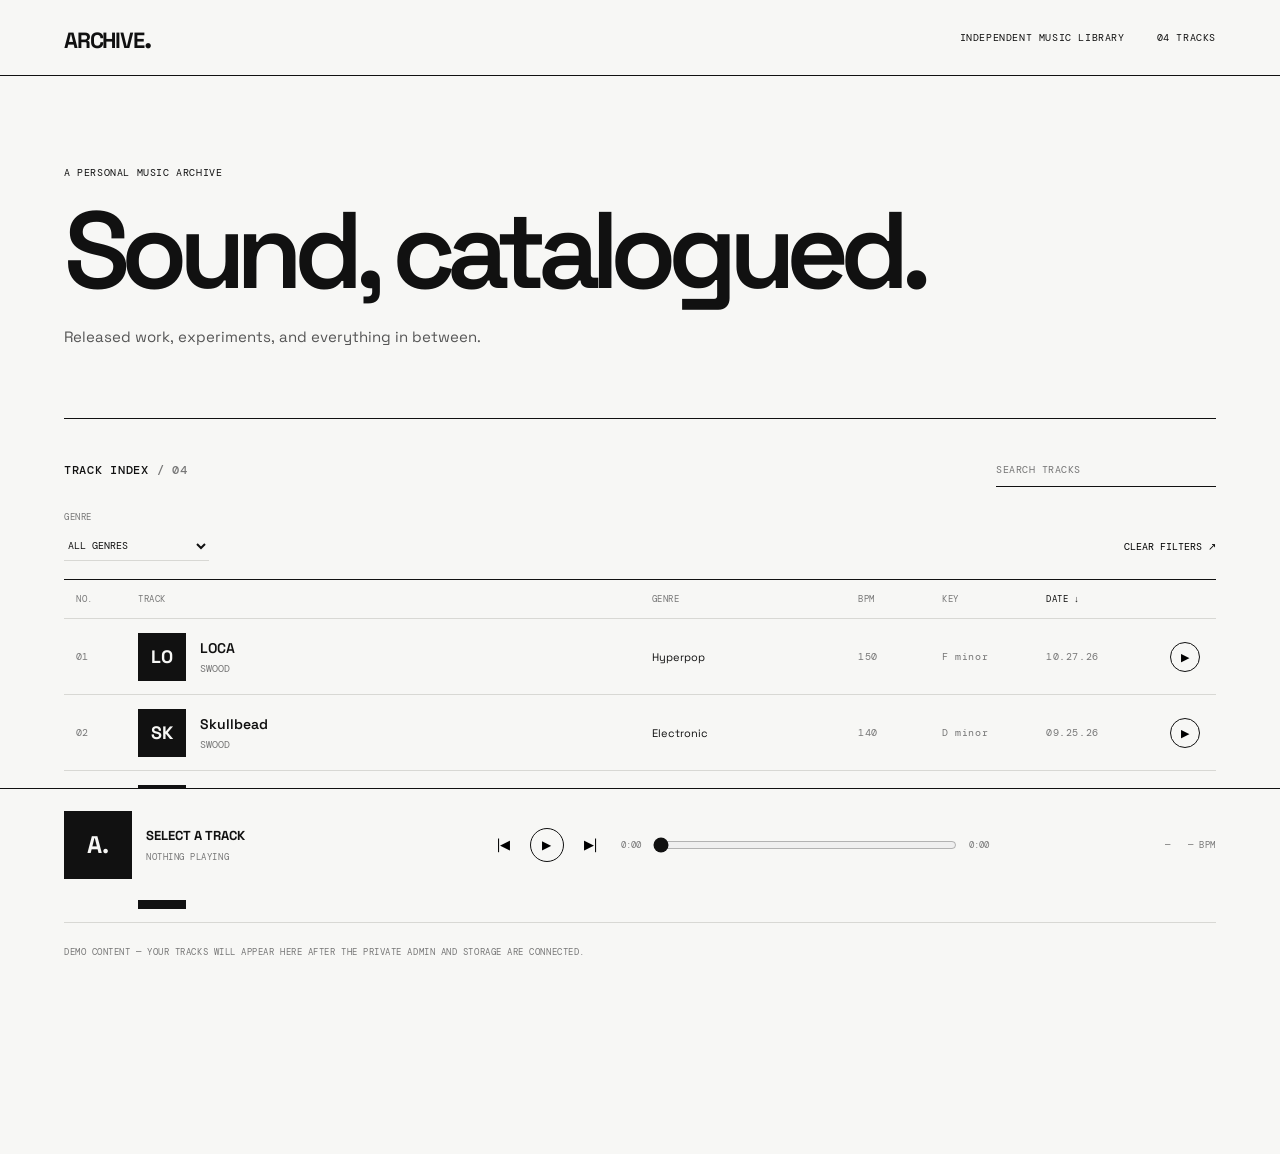
==== public/index.html @ 762354e2 "Add files via upload" ====
<!doctype html>
<html lang="en">
<head>
  <meta charset="utf-8">
  <meta name="viewport" content="width=device-width, initial-scale=1">
  <meta name="description" content="A minimal music archive.">
  <title>ARCHIVE — Music</title>
  <link rel="stylesheet" href="styles.css">
</head>
<body>
  <header class="topbar">
    <a class="wordmark" href="#" aria-label="Archive home">ARCHIVE<span>.</span></a>
    <div class="top-meta"><span>INDEPENDENT MUSIC LIBRARY</span><span id="track-count">00 TRACKS</span></div>
  </header>

  <main>
    <section class="intro">
      <p class="eyebrow">A PERSONAL MUSIC ARCHIVE</p>
      <h1>Sound, catalogued.</h1>
      <p class="intro-copy">Released work, experiments, and everything in between.</p>
    </section>

    <section class="library" aria-labelledby="library-title">
      <div class="section-heading">
        <h2 id="library-title">TRACK INDEX <span id="index-count">/ 00</span></h2>
        <label class="search-wrap">
          <span class="sr-only">Search tracks</span>
          <input id="search" type="search" placeholder="SEARCH TRACKS" autocomplete="off">
        </label>
      </div>

      <div class="filters" aria-label="Track filters">
        <label>GENRE
          <select id="genre-filter"><option value="">ALL GENRES</option></select>
        </label>
        <button id="clear-filters" class="text-button" type="button">CLEAR FILTERS ↗</button>
      </div>

      <div class="track-table" role="table" aria-label="Music library">
        <div class="track-header" role="row">
          <span>NO.</span><span role="columnheader"><button class="sort-btn" data-sort="title" type="button">TRACK</button></span><span role="columnheader"><button class="sort-btn" data-sort="genre" type="button">GENRE</button></span><span role="columnheader"><button class="sort-btn" data-sort="bpm" type="button">BPM</button></span><span role="columnheader"><button class="sort-btn" data-sort="key" type="button">KEY</button></span><span role="columnheader"><button class="sort-btn" data-sort="date" type="button">DATE</button></span><span></span>
        </div>
        <div id="track-list" aria-live="polite"></div>
      </div>
      <p id="empty-state" class="empty-state" hidden>NO TRACKS MATCH YOUR SEARCH.</p>
      <p id="demo-note" class="demo-note">DEMO CONTENT — YOUR TRACKS WILL APPEAR HERE AFTER THE PRIVATE ADMIN AND STORAGE ARE CONNECTED.</p>
    </section>
  </main>

  <footer class="player" aria-label="Audio player">
    <div class="now-playing">
      <div id="player-art" class="player-art" aria-hidden="true">A.</div>
      <div class="player-track"><strong id="player-title">SELECT A TRACK</strong><span id="player-artist">NOTHING PLAYING</span></div>
    </div>
    <div class="player-main">
      <div class="player-controls">
        <button id="prev" class="icon-button" type="button" aria-label="Previous track">|◀</button>
        <button id="play" class="play-button" type="button" aria-label="Play or pause">▶</button>
        <button id="next" class="icon-button" type="button" aria-label="Next track">▶|</button>
      </div>
      <div class="timeline">
        <span id="current-time">0:00</span>
        <input id="progress" type="range" min="0" max="100" value="0" aria-label="Playback position">
        <span id="duration">0:00</span>
      </div>
    </div>
    <div class="player-meta"><span id="player-genre">—</span><span id="player-bpm">— BPM</span></div>
    <audio id="audio" preload="metadata"></audio>
  </footer>
  <script src="app.js"></script>
</body>
</html>
---- public/styles.css ----
@import url('https://fonts.googleapis.com/css2?family=DM+Mono:wght@400;500&family=Space+Grotesk:wght@400;500;600;700&display=swap');
:root{--black:#111;--white:#f7f7f5;--gray:#777;--line:#d8d8d4;--soft:#e9e9e5}
*{box-sizing:border-box}
html{background:var(--white);color:var(--black)}
body{margin:0;font-family:"Space Grotesk",Arial,sans-serif;padding-bottom:132px}
button,input,select{font:inherit}
button,a,select,input{outline-offset:4px}
a{color:inherit;text-decoration:none}
.topbar{height:76px;border-bottom:1px solid var(--black);display:flex;align-items:center;justify-content:space-between;padding:0 5vw}
.wordmark{font-weight:700;font-size:22px;letter-spacing:-1.2px}.wordmark span{font-size:28px}
.top-meta{display:flex;gap:32px;font:10px "DM Mono",monospace;letter-spacing:.08em}
main{max-width:1440px;margin:auto;padding:0 5vw}
.intro{padding:90px 0 72px;border-bottom:1px solid var(--black)}
.eyebrow,.section-heading h2,.filters,.track-header,.track-meta,.demo-note,.top-meta,.player-meta,.player-track span,.empty-state{font-family:"DM Mono",monospace;letter-spacing:.06em}
.eyebrow{font-size:10px;margin:0 0 22px}
h1{font-size:clamp(48px,8.5vw,118px);line-height:.92;letter-spacing:-.085em;margin:0;font-weight:600;max-width:1000px}
.intro-copy{font-size:15px;color:#555;margin:26px 0 0}
.library{padding:34px 0 54px}
.section-heading{display:flex;align-items:center;justify-content:space-between;gap:20px}
.section-heading h2{font-size:12px;margin:0;font-weight:500}.section-heading h2 span{color:var(--gray)}
.search-wrap input{width:220px;max-width:100%;border:0;border-bottom:1px solid var(--black);background:transparent;padding:10px 0;font:10px "DM Mono",monospace;letter-spacing:.05em;border-radius:0}
.filters{display:flex;align-items:end;gap:24px;padding:24px 0 18px;font-size:9px}
.filters label{display:grid;gap:8px;color:var(--gray)}
.filters select{border:0;border-bottom:1px solid var(--line);background:transparent;color:var(--black);padding:7px 22px 7px 0;min-width:145px;font:10px "DM Mono",monospace;border-radius:0}
.text-button{margin-left:auto;border:0;background:transparent;padding:8px 0;font:10px "DM Mono",monospace;cursor:pointer}
.track-header,.track-row{display:grid;grid-template-columns:48px minmax(180px,2.6fr) minmax(100px,1fr) 70px 90px 110px 34px;align-items:center;gap:14px}
.track-header{padding:13px 12px;font-size:9px;color:var(--gray);border-top:1px solid var(--black);border-bottom:1px solid var(--line)}
.track-row{padding:12px;border-bottom:1px solid var(--line);min-height:76px;cursor:pointer;transition:background .15s}
.track-row:hover,.track-row:focus-within{background:var(--soft)}
.track-row.active{background:#e7e7e2}
.track-no,.track-meta{font:10px "DM Mono",monospace;color:var(--gray)}
.track-title-wrap{display:flex;align-items:center;gap:14px;min-width:0}
.cover{width:48px;height:48px;flex:0 0 48px;background:#111;color:#f7f7f5;display:grid;place-items:center;font-size:18px;font-weight:700;overflow:hidden}
.cover img{width:100%;height:100%;object-fit:cover}
.track-title{font-size:14px;font-weight:600;white-space:nowrap;overflow:hidden;text-overflow:ellipsis}
.track-artist{font:10px "DM Mono",monospace;color:var(--gray);margin-top:5px}
.track-genre{font-size:11px}.row-play{border:1px solid var(--black);width:30px;height:30px;border-radius:50%;background:transparent;cursor:pointer;font-size:11px}
.empty-state{padding:38px 12px;font-size:11px}
.demo-note{font-size:9px;color:var(--gray);margin-top:22px;line-height:1.6}
.player{position:fixed;z-index:5;bottom:0;left:0;right:0;min-height:112px;background:var(--white);border-top:1px solid var(--black);padding:18px 5vw;display:grid;grid-template-columns:minmax(200px,1fr) minmax(240px,1.25fr) minmax(110px,.5fr);align-items:center;gap:28px}
.now-playing{display:flex;align-items:center;gap:14px;min-width:0}
.player-art{width:68px;height:68px;background:#111;color:#f7f7f5;display:grid;place-items:center;font-weight:700;font-size:24px;flex:0 0 68px}
.player-art img{width:100%;height:100%;object-fit:cover}
.player-track{display:grid;gap:7px;min-width:0}.player-track strong{font-size:13px;white-space:nowrap;overflow:hidden;text-overflow:ellipsis}.player-track span{font-size:9px;color:var(--gray)}
.player-main{min-width:0;display:flex;align-items:center;gap:18px}.player-controls{display:flex;align-items:center;gap:14px;flex:none}
.icon-button,.play-button{border:0;background:transparent;cursor:pointer}.icon-button{font-size:13px}.play-button{border:1px solid var(--black);border-radius:50%;width:34px;height:34px;font-size:12px}
.timeline{flex:1;min-width:0;display:flex;align-items:center;gap:10px;font:9px "DM Mono",monospace;color:var(--gray)}
.timeline input{width:100%;accent-color:var(--black);min-width:0}
.player-meta{display:flex;justify-content:flex-end;gap:18px;font-size:9px;color:var(--gray)}
.sr-only{position:absolute;width:1px;height:1px;padding:0;margin:-1px;overflow:hidden;clip:rect(0,0,0,0);white-space:nowrap;border:0}
.sort-btn{border:0;background:transparent;padding:0;font:inherit;letter-spacing:inherit;color:inherit;cursor:pointer;text-align:left}
.sort-btn:hover,[aria-sort=ascending] .sort-btn,[aria-sort=descending] .sort-btn{color:var(--black)}
[aria-sort=ascending] .sort-btn::after{content:" ↑"}[aria-sort=descending] .sort-btn::after{content:" ↓"}
@media(max-width:760px){
 body{padding-bottom:135px}.topbar{height:64px;padding:0 20px}.top-meta{gap:10px;font-size:8px}.top-meta span:first-child{display:none}
 main{padding:0 20px}.intro{padding:70px 0 55px}.intro-copy{font-size:13px}
 .section-heading{align-items:flex-start;flex-direction:column}.search-wrap,.search-wrap input{width:100%}
 .filters{gap:14px;flex-wrap:wrap}.filters label{flex:1;min-width:125px}.filters select{min-width:0;width:100%}
 .track-header{grid-template-columns:32px minmax(150px,1fr) 54px 30px;gap:8px}.track-header span:nth-child(3),.track-header span:nth-child(5),.track-header span:nth-child(6){display:none}
 .track-row{grid-template-columns:32px minmax(150px,1fr) 54px 30px;gap:8px;padding:10px 5px}.track-row .track-genre,.track-row .track-key,.track-row .track-date{display:none}
 .cover{width:42px;height:42px;flex-basis:42px}.track-title{font-size:12px}
 .player{padding:12px 18px;grid-template-columns:1fr auto;gap:10px;min-height:120px}.now-playing{grid-column:1}.player-art{width:54px;height:54px;flex-basis:54px}.player-main{grid-column:1 / -1;grid-row:2}.player-controls{gap:6px}.player-main{gap:10px}.player-meta{grid-column:2;grid-row:1;display:none}
}
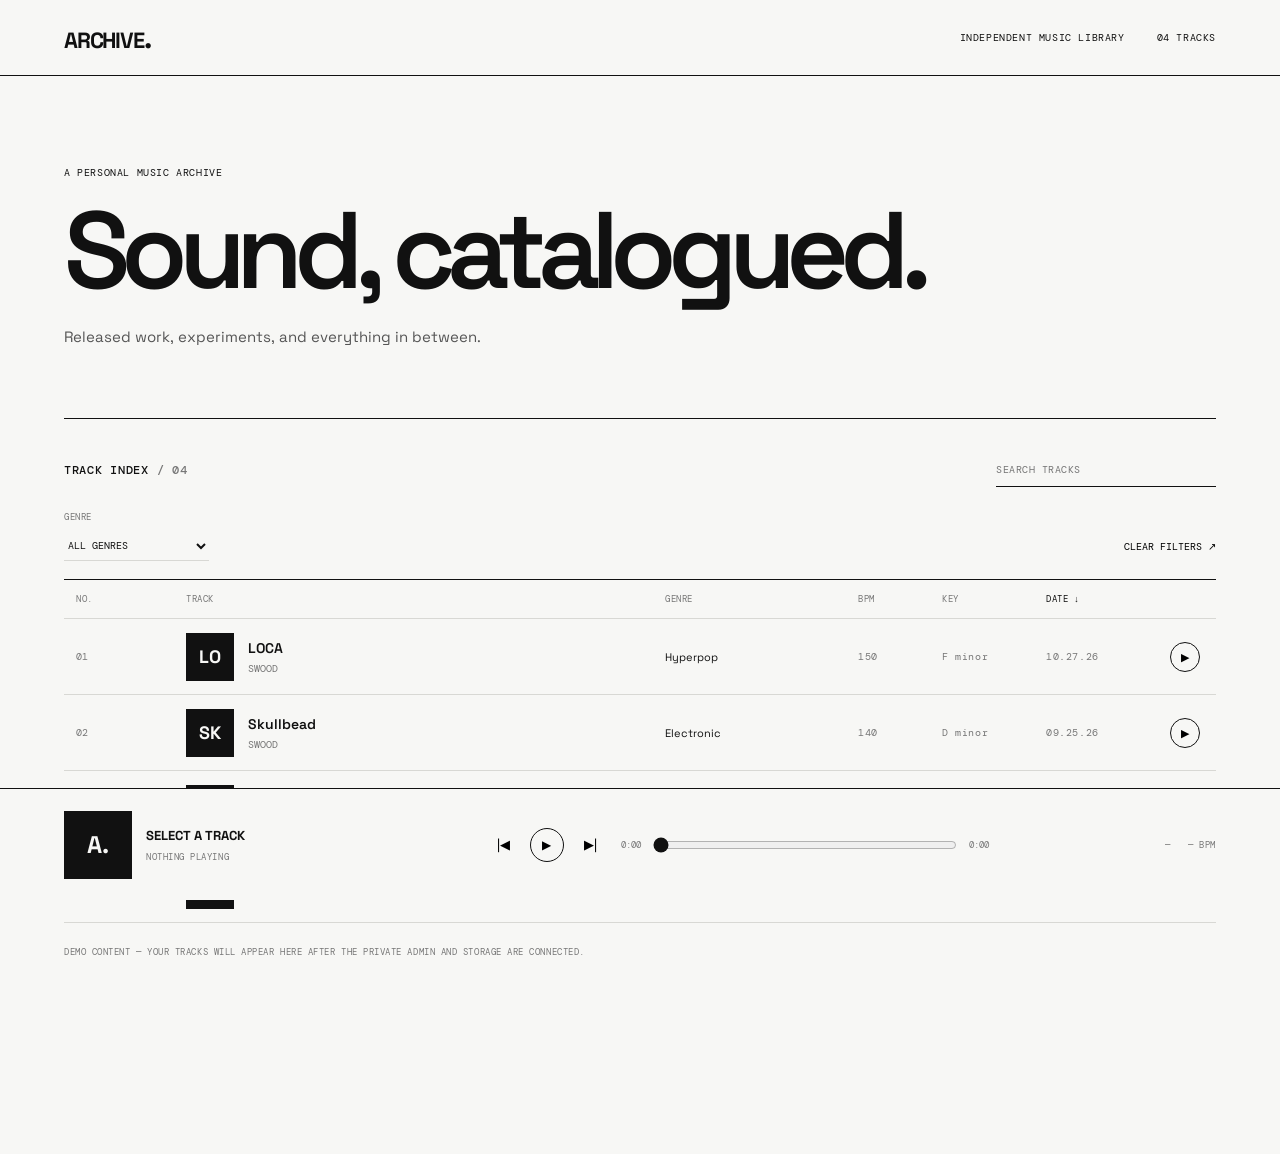
==== commit ff4c1d75: "Add files via upload" ====
--- a/public/index.html
+++ b/public/index.html
@@ -15,6 +15,7 @@
 
   <main>
     <section class="intro">
+      <img id="banner" class="banner" alt="" hidden>
       <p class="eyebrow">A PERSONAL MUSIC ARCHIVE</p>
       <h1>Sound, catalogued.</h1>
       <p class="intro-copy">Released work, experiments, and everything in between.</p>
@@ -38,7 +39,7 @@
 
       <div class="track-table" role="table" aria-label="Music library">
         <div class="track-header" role="row">
-          <span>NO.</span><span role="columnheader"><button class="sort-btn" data-sort="title" type="button">TRACK</button></span><span role="columnheader"><button class="sort-btn" data-sort="genre" type="button">GENRE</button></span><span role="columnheader"><button class="sort-btn" data-sort="bpm" type="button">BPM</button></span><span role="columnheader"><button class="sort-btn" data-sort="key" type="button">KEY</button></span><span role="columnheader"><button class="sort-btn" data-sort="date" type="button">DATE</button></span><span></span>
+          <span>NO.</span><span></span><span role="columnheader"><button class="sort-btn" data-sort="title" type="button">TRACK</button></span><span role="columnheader"><button class="sort-btn" data-sort="genre" type="button">GENRE</button></span><span role="columnheader"><button class="sort-btn" data-sort="bpm" type="button">BPM</button></span><span role="columnheader"><button class="sort-btn" data-sort="key" type="button">KEY</button></span><span role="columnheader"><button class="sort-btn" data-sort="date" type="button">DATE</button></span><span></span>
         </div>
         <div id="track-list" aria-live="polite"></div>
       </div>
--- a/public/styles.css
+++ b/public/styles.css
@@ -23,7 +23,7 @@
 .filters label{display:grid;gap:8px;color:var(--gray)}
 .filters select{border:0;border-bottom:1px solid var(--line);background:transparent;color:var(--black);padding:7px 22px 7px 0;min-width:145px;font:10px "DM Mono",monospace;border-radius:0}
 .text-button{margin-left:auto;border:0;background:transparent;padding:8px 0;font:10px "DM Mono",monospace;cursor:pointer}
-.track-header,.track-row{display:grid;grid-template-columns:48px minmax(180px,2.6fr) minmax(100px,1fr) 70px 90px 110px 34px;align-items:center;gap:14px}
+.track-header,.track-row{display:grid;grid-template-columns:48px 34px minmax(180px,2.6fr) minmax(100px,1fr) 70px 90px 110px 34px;align-items:center;gap:14px}
 .track-header{padding:13px 12px;font-size:9px;color:var(--gray);border-top:1px solid var(--black);border-bottom:1px solid var(--line)}
 .track-row{padding:12px;border-bottom:1px solid var(--line);min-height:76px;cursor:pointer;transition:background .15s}
 .track-row:hover,.track-row:focus-within{background:var(--soft)}
@@ -51,13 +51,17 @@
 .sort-btn{border:0;background:transparent;padding:0;font:inherit;letter-spacing:inherit;color:inherit;cursor:pointer;text-align:left}
 .sort-btn:hover,[aria-sort=ascending] .sort-btn,[aria-sort=descending] .sort-btn{color:var(--black)}
 [aria-sort=ascending] .sort-btn::after{content:" ↑"}[aria-sort=descending] .sort-btn::after{content:" ↓"}
+.row-dl{display:grid;place-items:center;border:1px solid var(--black);width:30px;height:30px;border-radius:50%;font-size:12px}.row-dl:hover{background:var(--black);color:var(--white)}
+.logo-img{display:block;height:44px;width:auto}
+.banner{display:block;width:100%;height:auto;max-height:420px;object-fit:cover}.banner[hidden]{display:none}
+.has-banner{padding:40px 0}.has-banner .eyebrow,.has-banner .intro-copy{display:none}.has-banner h1{position:absolute;width:1px;height:1px;overflow:hidden;clip:rect(0,0,0,0)}
 @media(max-width:760px){
- body{padding-bottom:135px}.topbar{height:64px;padding:0 20px}.top-meta{gap:10px;font-size:8px}.top-meta span:first-child{display:none}
+ body{padding-bottom:135px}.logo-img{height:34px}.topbar{height:64px;padding:0 20px}.top-meta{gap:10px;font-size:8px}.top-meta span:first-child{display:none}
  main{padding:0 20px}.intro{padding:70px 0 55px}.intro-copy{font-size:13px}
  .section-heading{align-items:flex-start;flex-direction:column}.search-wrap,.search-wrap input{width:100%}
  .filters{gap:14px;flex-wrap:wrap}.filters label{flex:1;min-width:125px}.filters select{min-width:0;width:100%}
- .track-header{grid-template-columns:32px minmax(150px,1fr) 54px 30px;gap:8px}.track-header span:nth-child(3),.track-header span:nth-child(5),.track-header span:nth-child(6){display:none}
- .track-row{grid-template-columns:32px minmax(150px,1fr) 54px 30px;gap:8px;padding:10px 5px}.track-row .track-genre,.track-row .track-key,.track-row .track-date{display:none}
+ .track-header{grid-template-columns:28px 30px minmax(120px,1fr) 54px 30px;gap:8px}.track-header span:nth-child(4),.track-header span:nth-child(6),.track-header span:nth-child(7){display:none}
+ .track-row{grid-template-columns:28px 30px minmax(120px,1fr) 54px 30px;gap:8px;padding:10px 5px}.track-row .track-genre,.track-row .track-key,.track-row .track-date{display:none}
  .cover{width:42px;height:42px;flex-basis:42px}.track-title{font-size:12px}
  .player{padding:12px 18px;grid-template-columns:1fr auto;gap:10px;min-height:120px}.now-playing{grid-column:1}.player-art{width:54px;height:54px;flex-basis:54px}.player-main{grid-column:1 / -1;grid-row:2}.player-controls{gap:6px}.player-main{gap:10px}.player-meta{grid-column:2;grid-row:1;display:none}
 }
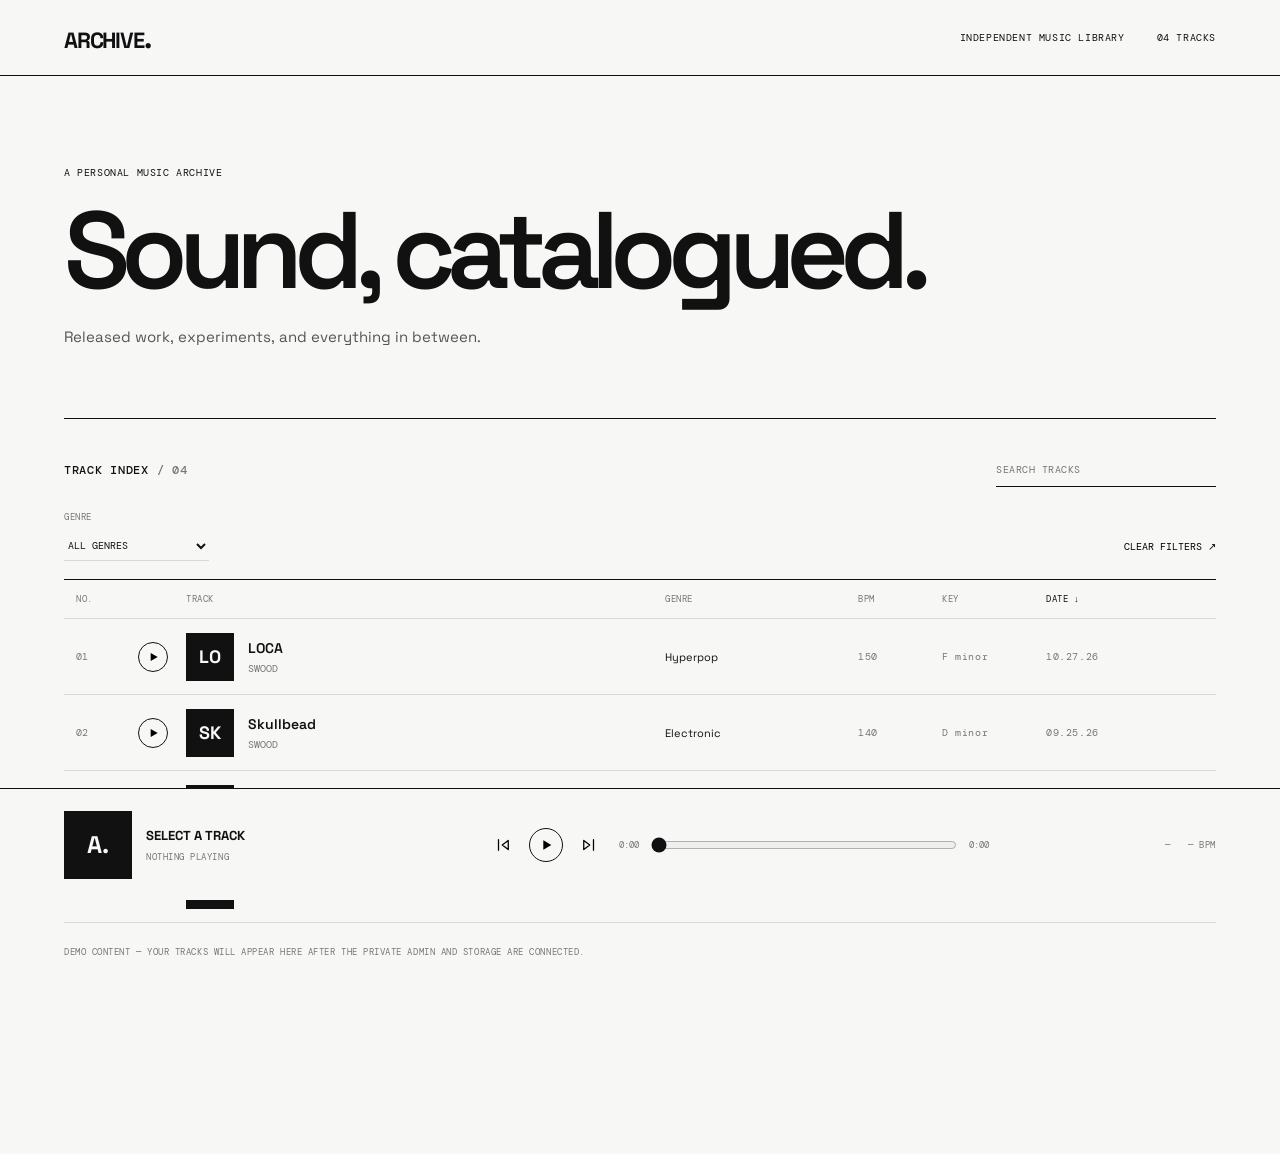
==== commit 488d27d1: "Add files via upload" ====
--- a/public/index.html
+++ b/public/index.html
@@ -55,9 +55,9 @@
     </div>
     <div class="player-main">
       <div class="player-controls">
-        <button id="prev" class="icon-button" type="button" aria-label="Previous track">|◀</button>
+        <button id="prev" class="icon-button" type="button" aria-label="Previous track"><svg viewBox="0 0 24 24" aria-hidden="true"><path d="M6 5v14M19 6l-8 6 8 6V6Z"/></svg></button>
         <button id="play" class="play-button" type="button" aria-label="Play or pause">▶</button>
-        <button id="next" class="icon-button" type="button" aria-label="Next track">▶|</button>
+        <button id="next" class="icon-button" type="button" aria-label="Next track"><svg viewBox="0 0 24 24" aria-hidden="true"><path d="M18 5v14M5 6l8 6-8 6V6Z"/></svg></button>
       </div>
       <div class="timeline">
         <span id="current-time">0:00</span>
--- a/public/styles.css
+++ b/public/styles.css
@@ -34,7 +34,7 @@
 .cover img{width:100%;height:100%;object-fit:cover}
 .track-title{font-size:14px;font-weight:600;white-space:nowrap;overflow:hidden;text-overflow:ellipsis}
 .track-artist{font:10px "DM Mono",monospace;color:var(--gray);margin-top:5px}
-.track-genre{font-size:11px}.row-play{border:1px solid var(--black);width:30px;height:30px;border-radius:50%;background:transparent;cursor:pointer;font-size:11px}
+.track-genre{font-size:11px}.row-play{border:1px solid var(--black);width:30px;height:30px;border-radius:50%;background:transparent;cursor:pointer;display:grid;place-items:center;padding:0}.row-play svg{display:block;width:14px;height:14px;fill:currentColor}.row-play:hover{background:var(--black);color:var(--white)}
 .empty-state{padding:38px 12px;font-size:11px}
 .demo-note{font-size:9px;color:var(--gray);margin-top:22px;line-height:1.6}
 .player{position:fixed;z-index:5;bottom:0;left:0;right:0;min-height:112px;background:var(--white);border-top:1px solid var(--black);padding:18px 5vw;display:grid;grid-template-columns:minmax(200px,1fr) minmax(240px,1.25fr) minmax(110px,.5fr);align-items:center;gap:28px}
@@ -43,7 +43,7 @@
 .player-art img{width:100%;height:100%;object-fit:cover}
 .player-track{display:grid;gap:7px;min-width:0}.player-track strong{font-size:13px;white-space:nowrap;overflow:hidden;text-overflow:ellipsis}.player-track span{font-size:9px;color:var(--gray)}
 .player-main{min-width:0;display:flex;align-items:center;gap:18px}.player-controls{display:flex;align-items:center;gap:14px;flex:none}
-.icon-button,.play-button{border:0;background:transparent;cursor:pointer}.icon-button{font-size:13px}.play-button{border:1px solid var(--black);border-radius:50%;width:34px;height:34px;font-size:12px}
+.icon-button,.play-button{border:0;background:transparent;cursor:pointer}.icon-button{font-size:13px;display:grid;place-items:center;width:24px;height:30px;padding:0}.icon-button svg{display:block;width:18px;height:18px;fill:none;stroke:currentColor;stroke-width:1.7;stroke-linecap:round;stroke-linejoin:round}.play-button{border:1px solid var(--black);border-radius:50%;width:34px;height:34px;font-size:12px;display:grid;place-items:center;padding:0}.play-button svg{display:block;width:16px;height:16px;fill:currentColor}.play-button:hover{background:var(--black);color:var(--white)}
 .timeline{flex:1;min-width:0;display:flex;align-items:center;gap:10px;font:9px "DM Mono",monospace;color:var(--gray)}
 .timeline input{width:100%;accent-color:var(--black);min-width:0}
 .player-meta{display:flex;justify-content:flex-end;gap:18px;font-size:9px;color:var(--gray)}
@@ -51,17 +51,19 @@
 .sort-btn{border:0;background:transparent;padding:0;font:inherit;letter-spacing:inherit;color:inherit;cursor:pointer;text-align:left}
 .sort-btn:hover,[aria-sort=ascending] .sort-btn,[aria-sort=descending] .sort-btn{color:var(--black)}
 [aria-sort=ascending] .sort-btn::after{content:" ↑"}[aria-sort=descending] .sort-btn::after{content:" ↓"}
-.row-dl{display:grid;place-items:center;border:1px solid var(--black);width:30px;height:30px;border-radius:50%;font-size:12px}.row-dl:hover{background:var(--black);color:var(--white)}
+.row-dl{display:grid;place-items:center;border:1px solid var(--black);width:30px;height:30px;border-radius:50%;font-size:12px;grid-column:8}.row-dl:hover{background:var(--black);color:var(--white)}
 .logo-img{display:block;height:44px;width:auto}
-.banner{display:block;width:100%;height:auto;max-height:420px;object-fit:cover}.banner[hidden]{display:none}
-.has-banner{padding:40px 0}.has-banner .eyebrow,.has-banner .intro-copy{display:none}.has-banner h1{position:absolute;width:1px;height:1px;overflow:hidden;clip:rect(0,0,0,0)}
+.banner{display:block;width:100%;height:auto;max-height:260px;object-fit:cover}.banner[hidden]{display:none}
+.has-banner{padding:0;border:0}.has-banner .eyebrow,.has-banner .intro-copy{display:none}.has-banner h1{position:absolute;width:1px;height:1px;overflow:hidden;clip:rect(0,0,0,0)}
+body:has(.has-banner) .topbar{border-bottom:0}
 @media(max-width:760px){
  body{padding-bottom:135px}.logo-img{height:34px}.topbar{height:64px;padding:0 20px}.top-meta{gap:10px;font-size:8px}.top-meta span:first-child{display:none}
  main{padding:0 20px}.intro{padding:70px 0 55px}.intro-copy{font-size:13px}
+ .has-banner{margin-left:-20px;margin-right:-20px;padding:0;border:0}.has-banner .banner{width:100%;max-height:none;height:auto;object-fit:contain}
  .section-heading{align-items:flex-start;flex-direction:column}.search-wrap,.search-wrap input{width:100%}
  .filters{gap:14px;flex-wrap:wrap}.filters label{flex:1;min-width:125px}.filters select{min-width:0;width:100%}
  .track-header{grid-template-columns:28px 30px minmax(120px,1fr) 54px 30px;gap:8px}.track-header span:nth-child(4),.track-header span:nth-child(6),.track-header span:nth-child(7){display:none}
- .track-row{grid-template-columns:28px 30px minmax(120px,1fr) 54px 30px;gap:8px;padding:10px 5px}.track-row .track-genre,.track-row .track-key,.track-row .track-date{display:none}
+ .track-row{grid-template-columns:28px 30px minmax(120px,1fr) 54px 30px;gap:8px;padding:10px 5px}.track-row .track-genre,.track-row .track-key,.track-row .track-date{display:none}.row-dl{grid-column:5}
  .cover{width:42px;height:42px;flex-basis:42px}.track-title{font-size:12px}
  .player{padding:12px 18px;grid-template-columns:1fr auto;gap:10px;min-height:120px}.now-playing{grid-column:1}.player-art{width:54px;height:54px;flex-basis:54px}.player-main{grid-column:1 / -1;grid-row:2}.player-controls{gap:6px}.player-main{gap:10px}.player-meta{grid-column:2;grid-row:1;display:none}
 }
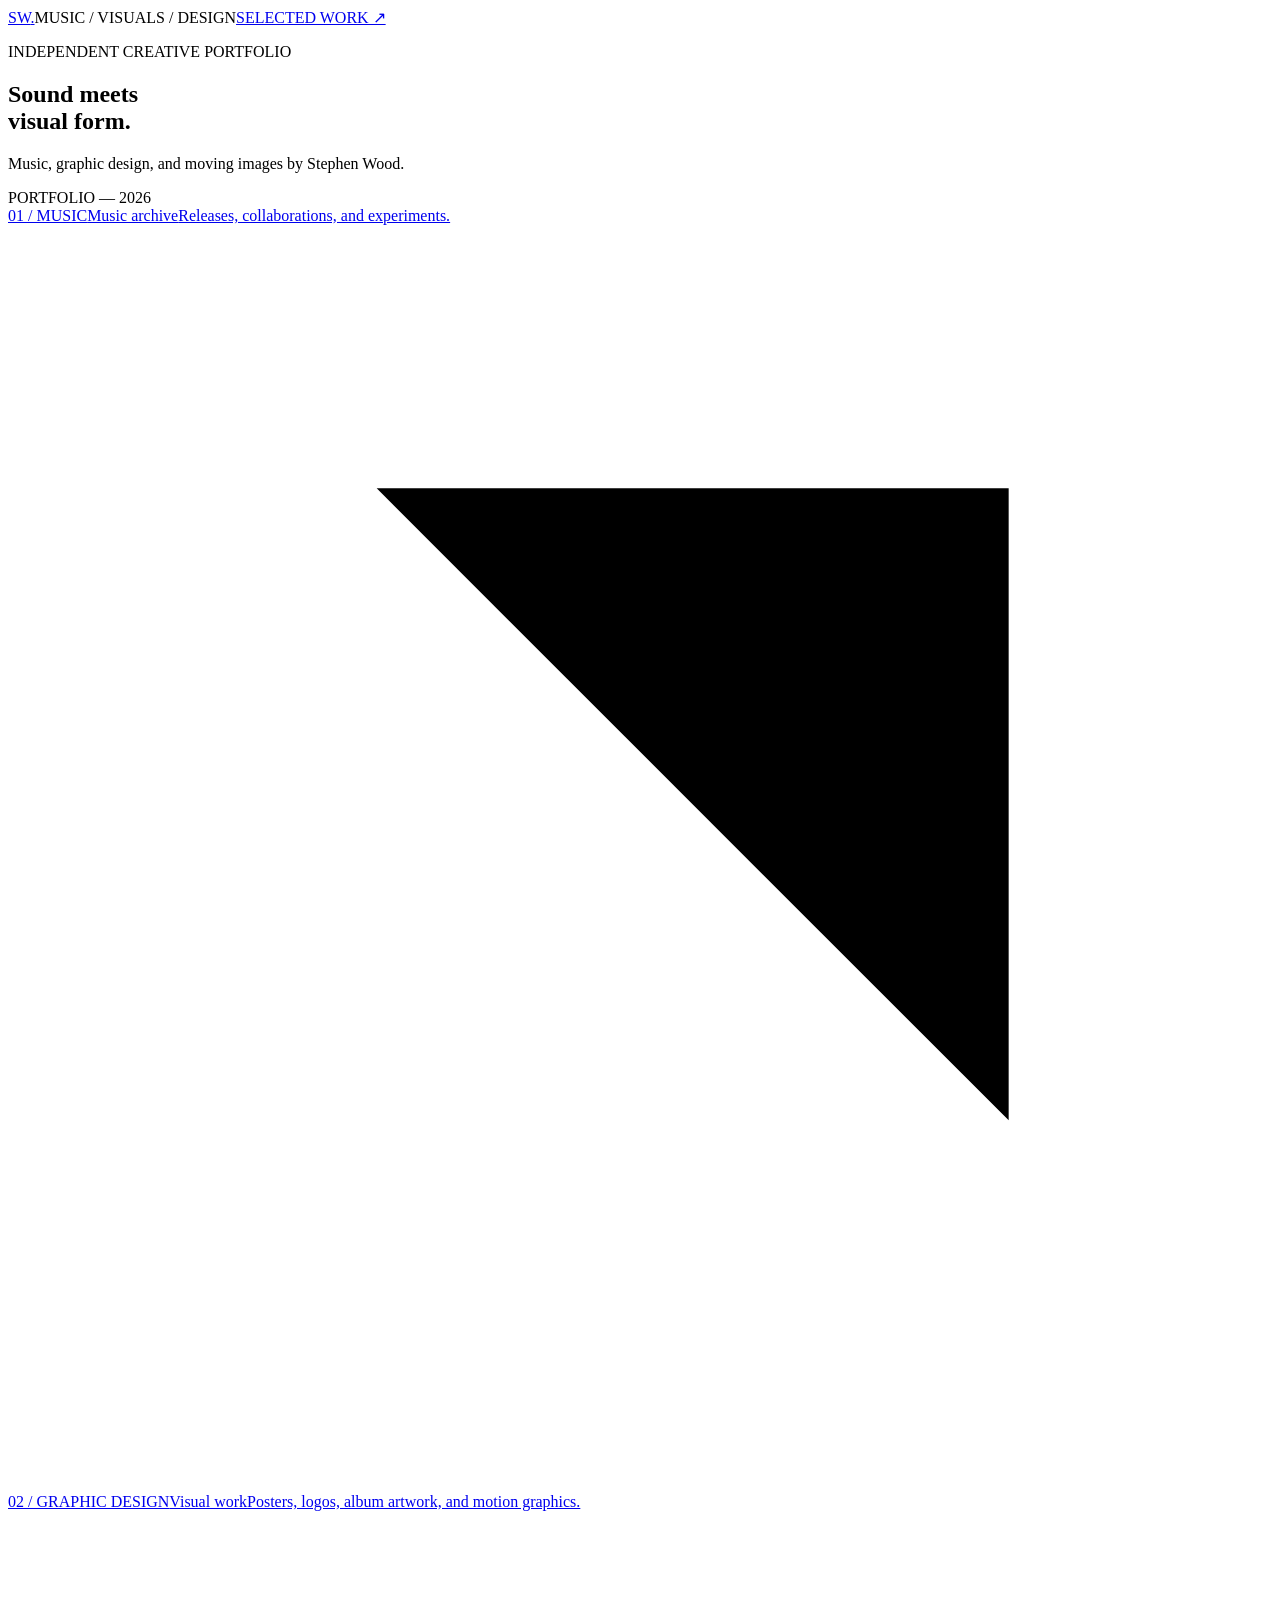
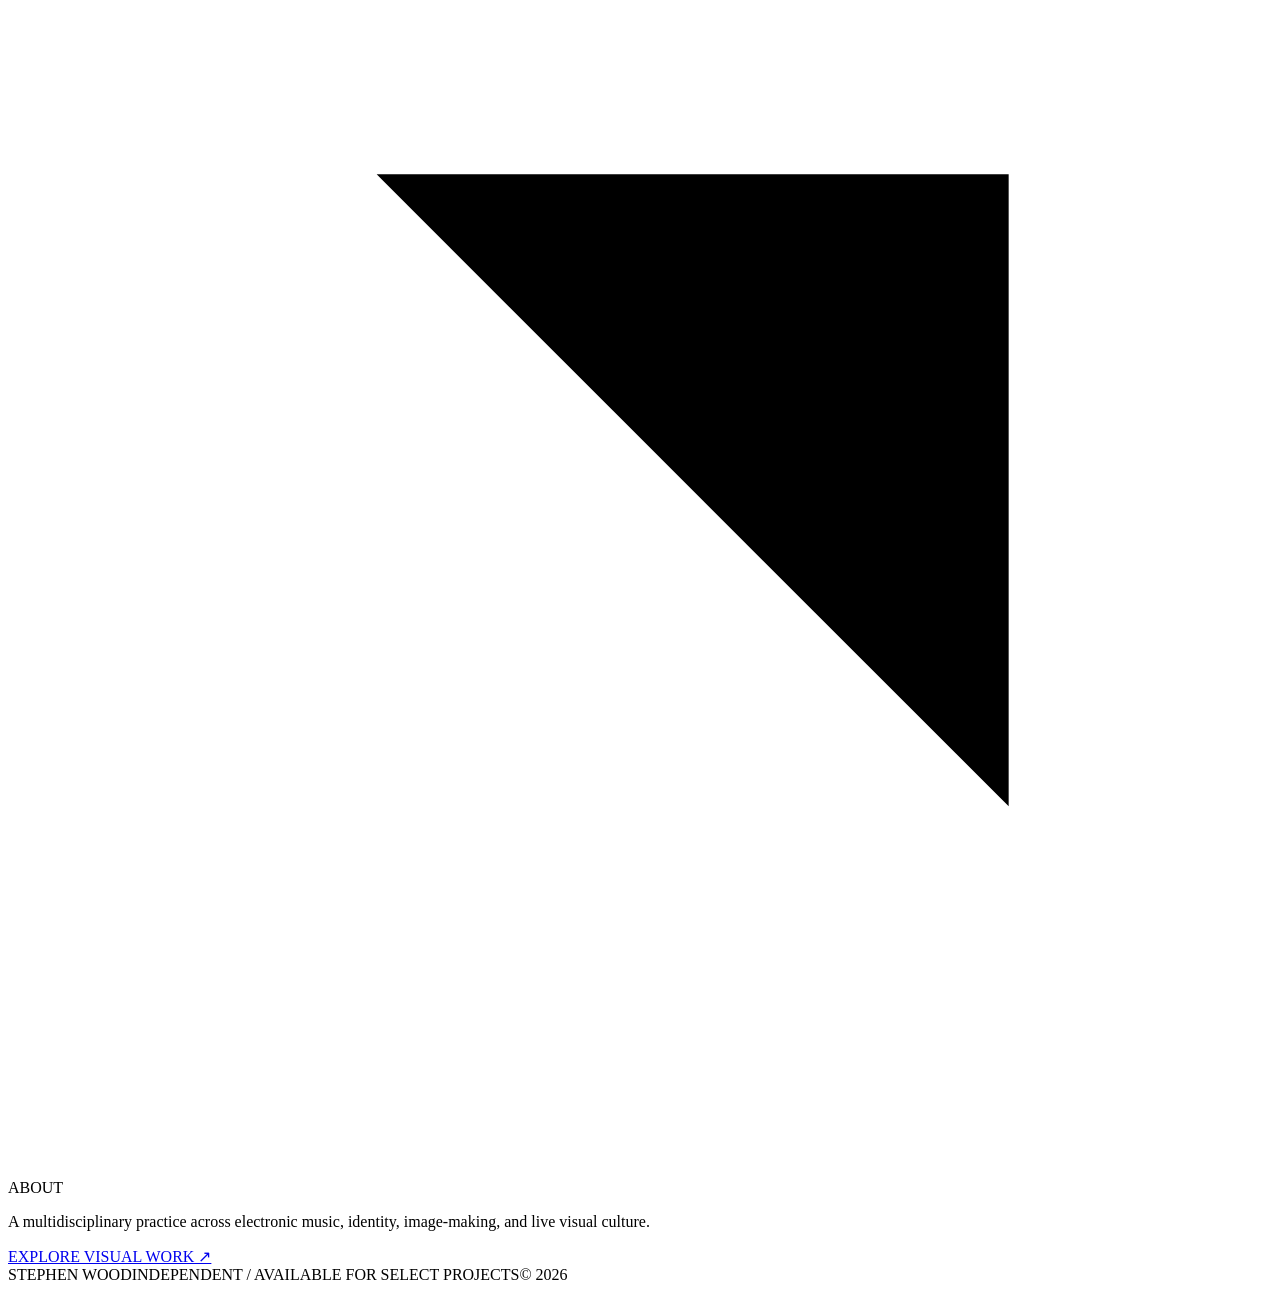
==== commit 7bc40a2b: "Add files via upload" ====
--- a/public/index.html
+++ b/public/index.html
@@ -1,73 +1,23 @@
 <!doctype html>
 <html lang="en">
 <head>
-  <meta charset="utf-8">
-  <meta name="viewport" content="width=device-width, initial-scale=1">
-  <meta name="description" content="A minimal music archive.">
-  <title>ARCHIVE — Music</title>
-  <link rel="stylesheet" href="styles.css">
+  <meta charset="utf-8"><meta name="viewport" content="width=device-width, initial-scale=1">
+  <meta name="description" content="Selected music, graphic design, and motion work.">
+  <title>Stephen Wood — Creative Portfolio</title><link rel="stylesheet" href="/portfolio.css">
 </head>
-<body>
-  <header class="topbar">
-    <a class="wordmark" href="#" aria-label="Archive home">ARCHIVE<span>.</span></a>
-    <div class="top-meta"><span>INDEPENDENT MUSIC LIBRARY</span><span id="track-count">00 TRACKS</span></div>
-  </header>
-
+<body class="home-page">
+  <header class="site-header"><a class="brand" href="/" aria-label="Portfolio home">SW<span>.</span></a><span class="header-note">MUSIC / VISUALS / DESIGN</span><a class="header-link" href="/design/">SELECTED WORK ↗</a></header>
   <main>
-    <section class="intro">
-      <img id="banner" class="banner" alt="" hidden>
-      <p class="eyebrow">A PERSONAL MUSIC ARCHIVE</p>
-      <h1>Sound, catalogued.</h1>
-      <p class="intro-copy">Released work, experiments, and everything in between.</p>
+    <section class="hero">
+      <p class="eyebrow">INDEPENDENT CREATIVE PORTFOLIO</p>
+      <h1>Sound meets<br>visual form<span class="period">.</span></h1>
+      <div class="hero-bottom"><p>Music, graphic design, and moving images by Stephen Wood.</p><span class="index-mark">PORTFOLIO — 2026</span></div>
     </section>
-
-    <section class="library" aria-labelledby="library-title">
-      <div class="section-heading">
-        <h2 id="library-title">TRACK INDEX <span id="index-count">/ 00</span></h2>
-        <label class="search-wrap">
-          <span class="sr-only">Search tracks</span>
-          <input id="search" type="search" placeholder="SEARCH TRACKS" autocomplete="off">
-        </label>
-      </div>
-
-      <div class="filters" aria-label="Track filters">
-        <label>GENRE
-          <select id="genre-filter"><option value="">ALL GENRES</option></select>
-        </label>
-        <button id="clear-filters" class="text-button" type="button">CLEAR FILTERS ↗</button>
-      </div>
-
-      <div class="track-table" role="table" aria-label="Music library">
-        <div class="track-header" role="row">
-          <span>NO.</span><span></span><span role="columnheader"><button class="sort-btn" data-sort="title" type="button">TRACK</button></span><span role="columnheader"><button class="sort-btn" data-sort="genre" type="button">GENRE</button></span><span role="columnheader"><button class="sort-btn" data-sort="bpm" type="button">BPM</button></span><span role="columnheader"><button class="sort-btn" data-sort="key" type="button">KEY</button></span><span role="columnheader"><button class="sort-btn" data-sort="date" type="button">DATE</button></span><span></span>
-        </div>
-        <div id="track-list" aria-live="polite"></div>
-      </div>
-      <p id="empty-state" class="empty-state" hidden>NO TRACKS MATCH YOUR SEARCH.</p>
-      <p id="demo-note" class="demo-note">DEMO CONTENT — YOUR TRACKS WILL APPEAR HERE AFTER THE PRIVATE ADMIN AND STORAGE ARE CONNECTED.</p>
+    <section class="work-index" aria-label="Portfolio categories">
+      <a class="work-card music-card" href="/music/"><span class="card-index">01 / MUSIC</span><span class="card-title">Music archive</span><span class="card-desc">Releases, collaborations, and experiments.</span><span class="card-arrow" aria-hidden="true"><svg viewBox="0 0 24 24"><path d="M5 19 19 5M7 5h12v12"/></svg></span></a>
+      <a class="work-card design-card" href="/design/"><span class="card-index">02 / GRAPHIC DESIGN</span><span class="card-title">Visual work</span><span class="card-desc">Posters, logos, album artwork, and motion graphics.</span><span class="card-arrow" aria-hidden="true"><svg viewBox="0 0 24 24"><path d="M5 19 19 5M7 5h12v12"/></svg></span></a>
     </section>
+    <section class="about-strip" id="contact"><span class="eyebrow">ABOUT</span><p>A multidisciplinary practice across electronic music, identity, image-making, and live visual culture.</p><a href="/design/">EXPLORE VISUAL WORK ↗</a></section>
   </main>
-
-  <footer class="player" aria-label="Audio player">
-    <div class="now-playing">
-      <div id="player-art" class="player-art" aria-hidden="true">A.</div>
-      <div class="player-track"><strong id="player-title">SELECT A TRACK</strong><span id="player-artist">NOTHING PLAYING</span></div>
-    </div>
-    <div class="player-main">
-      <div class="player-controls">
-        <button id="prev" class="icon-button" type="button" aria-label="Previous track"><svg viewBox="0 0 24 24" aria-hidden="true"><path d="M6 5v14M19 6l-8 6 8 6V6Z"/></svg></button>
-        <button id="play" class="play-button" type="button" aria-label="Play or pause">▶</button>
-        <button id="next" class="icon-button" type="button" aria-label="Next track"><svg viewBox="0 0 24 24" aria-hidden="true"><path d="M18 5v14M5 6l8 6-8 6V6Z"/></svg></button>
-      </div>
-      <div class="timeline">
-        <span id="current-time">0:00</span>
-        <input id="progress" type="range" min="0" max="100" value="0" aria-label="Playback position">
-        <span id="duration">0:00</span>
-      </div>
-    </div>
-    <div class="player-meta"><span id="player-genre">—</span><span id="player-bpm">— BPM</span></div>
-    <audio id="audio" preload="metadata"></audio>
-  </footer>
-  <script src="app.js"></script>
-</body>
-</html>
+  <footer class="site-footer"><span>STEPHEN WOOD</span><span>INDEPENDENT / AVAILABLE FOR SELECT PROJECTS</span><span>© 2026</span></footer>
+</body></html>
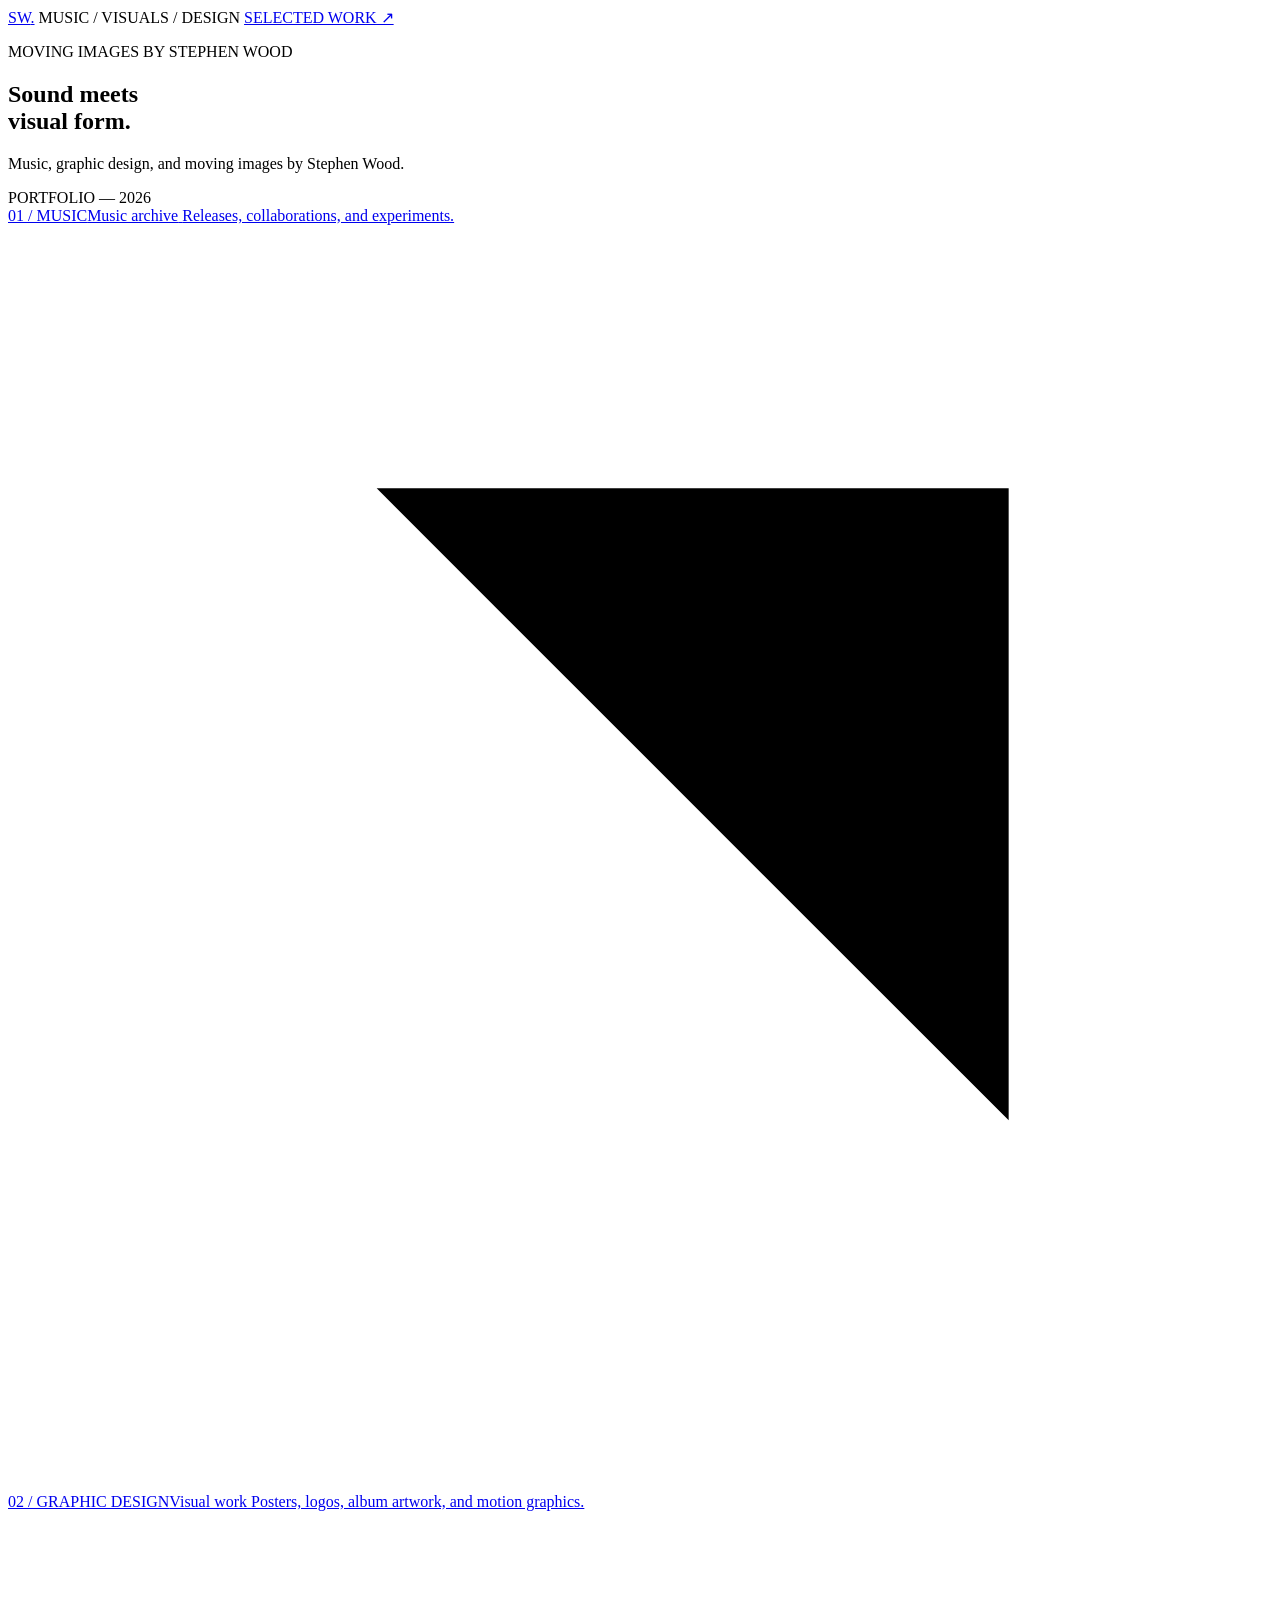
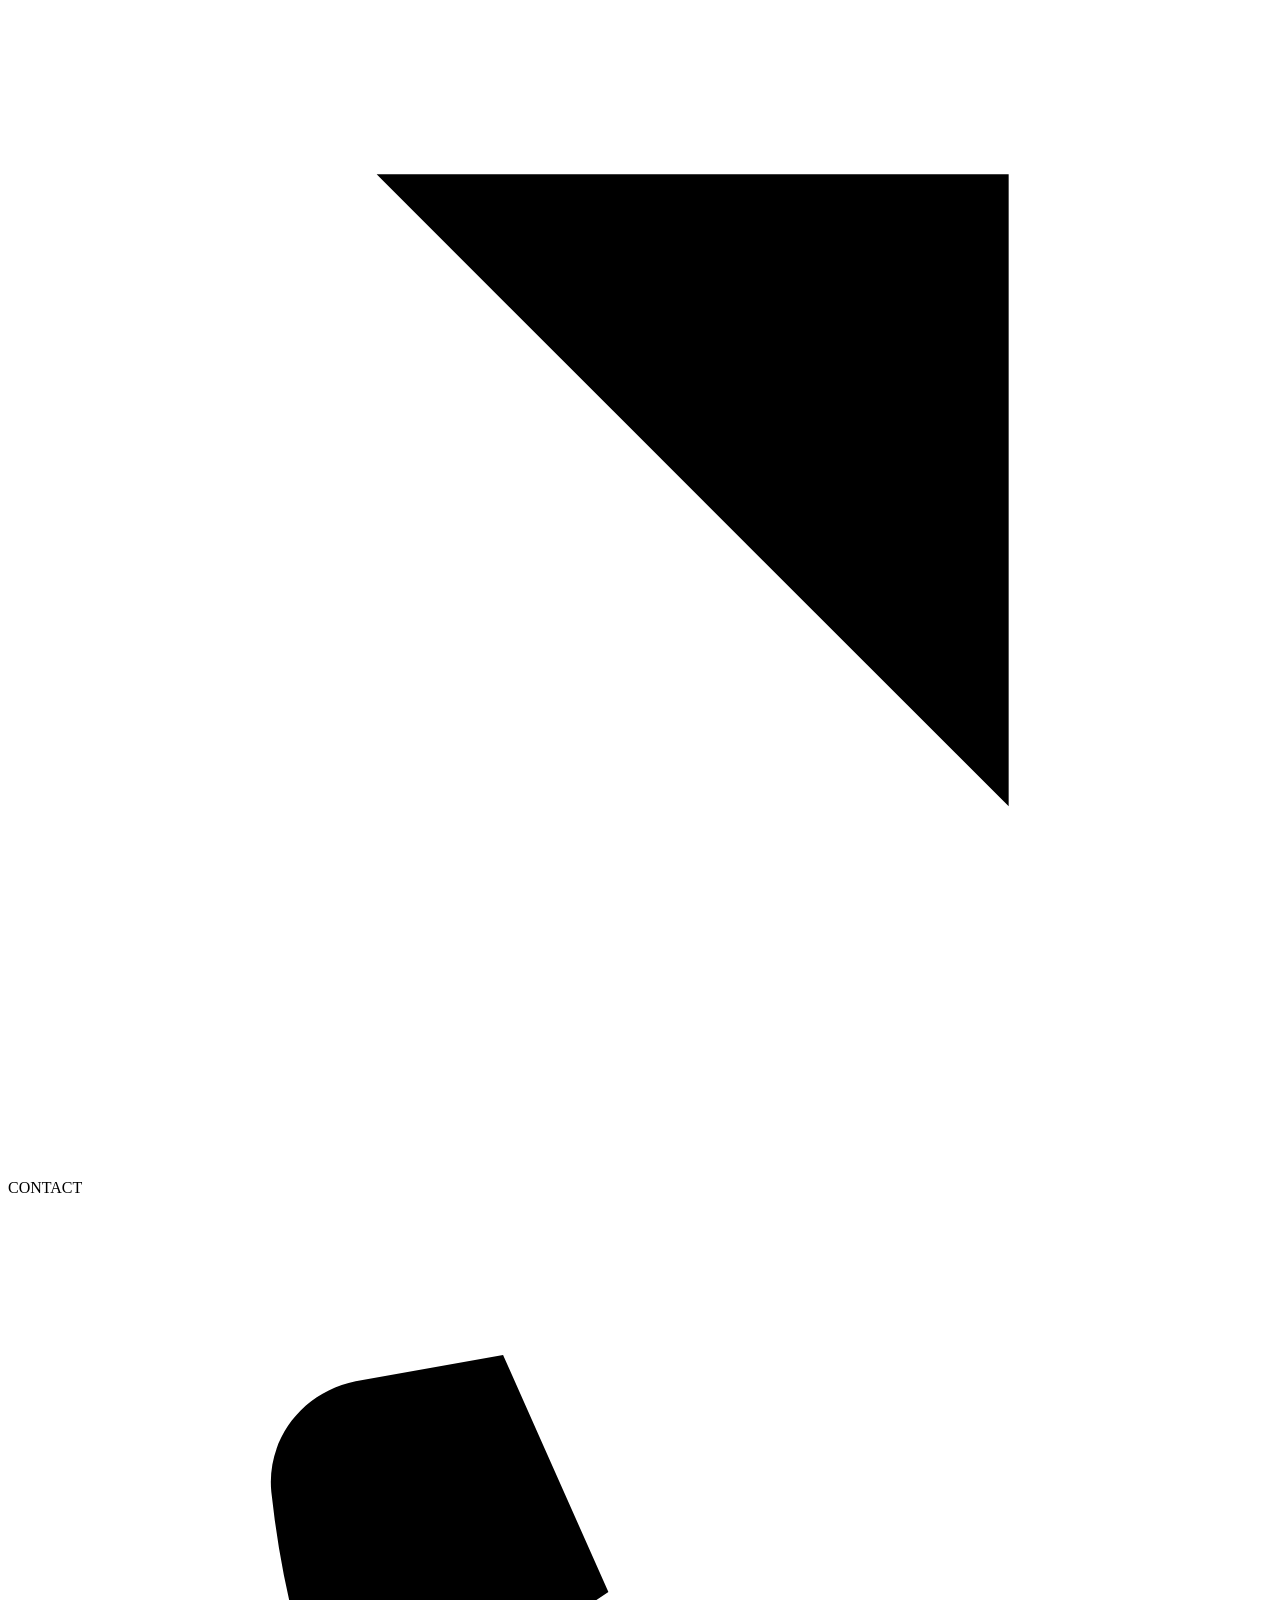
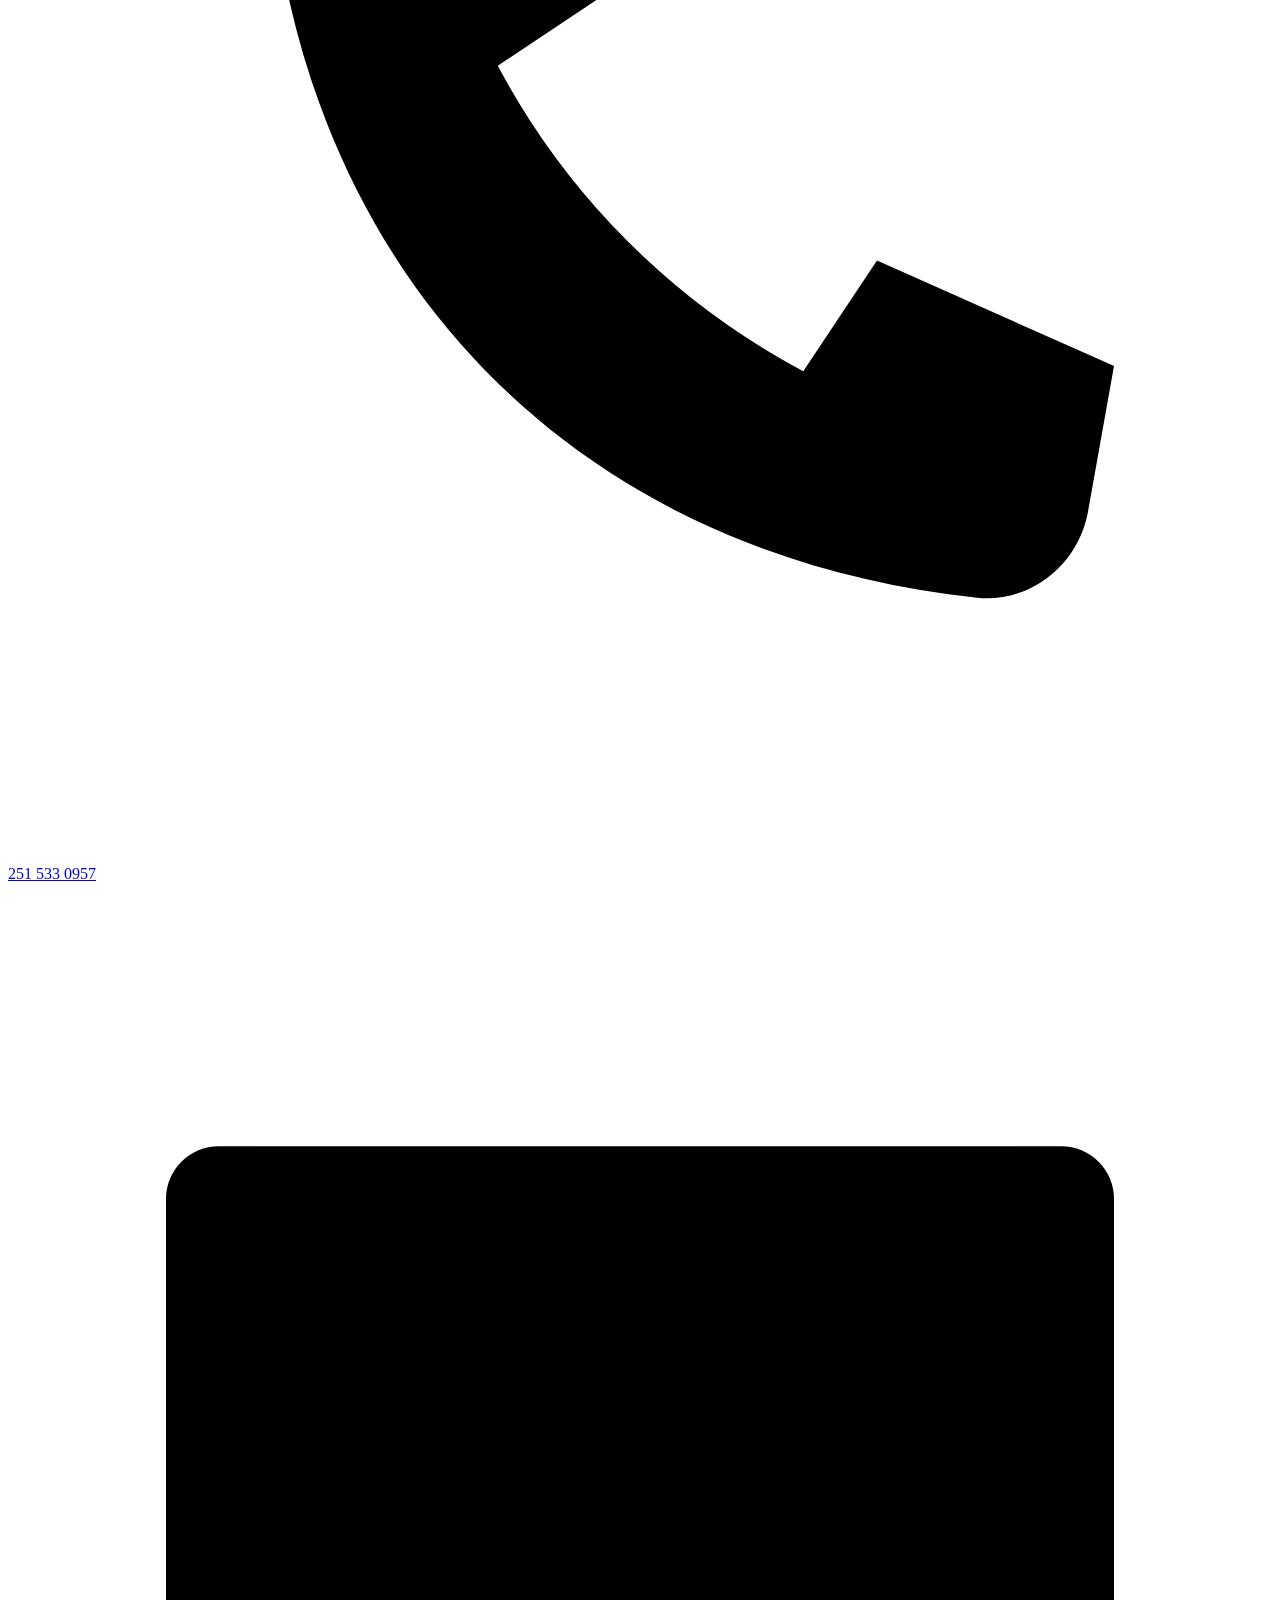
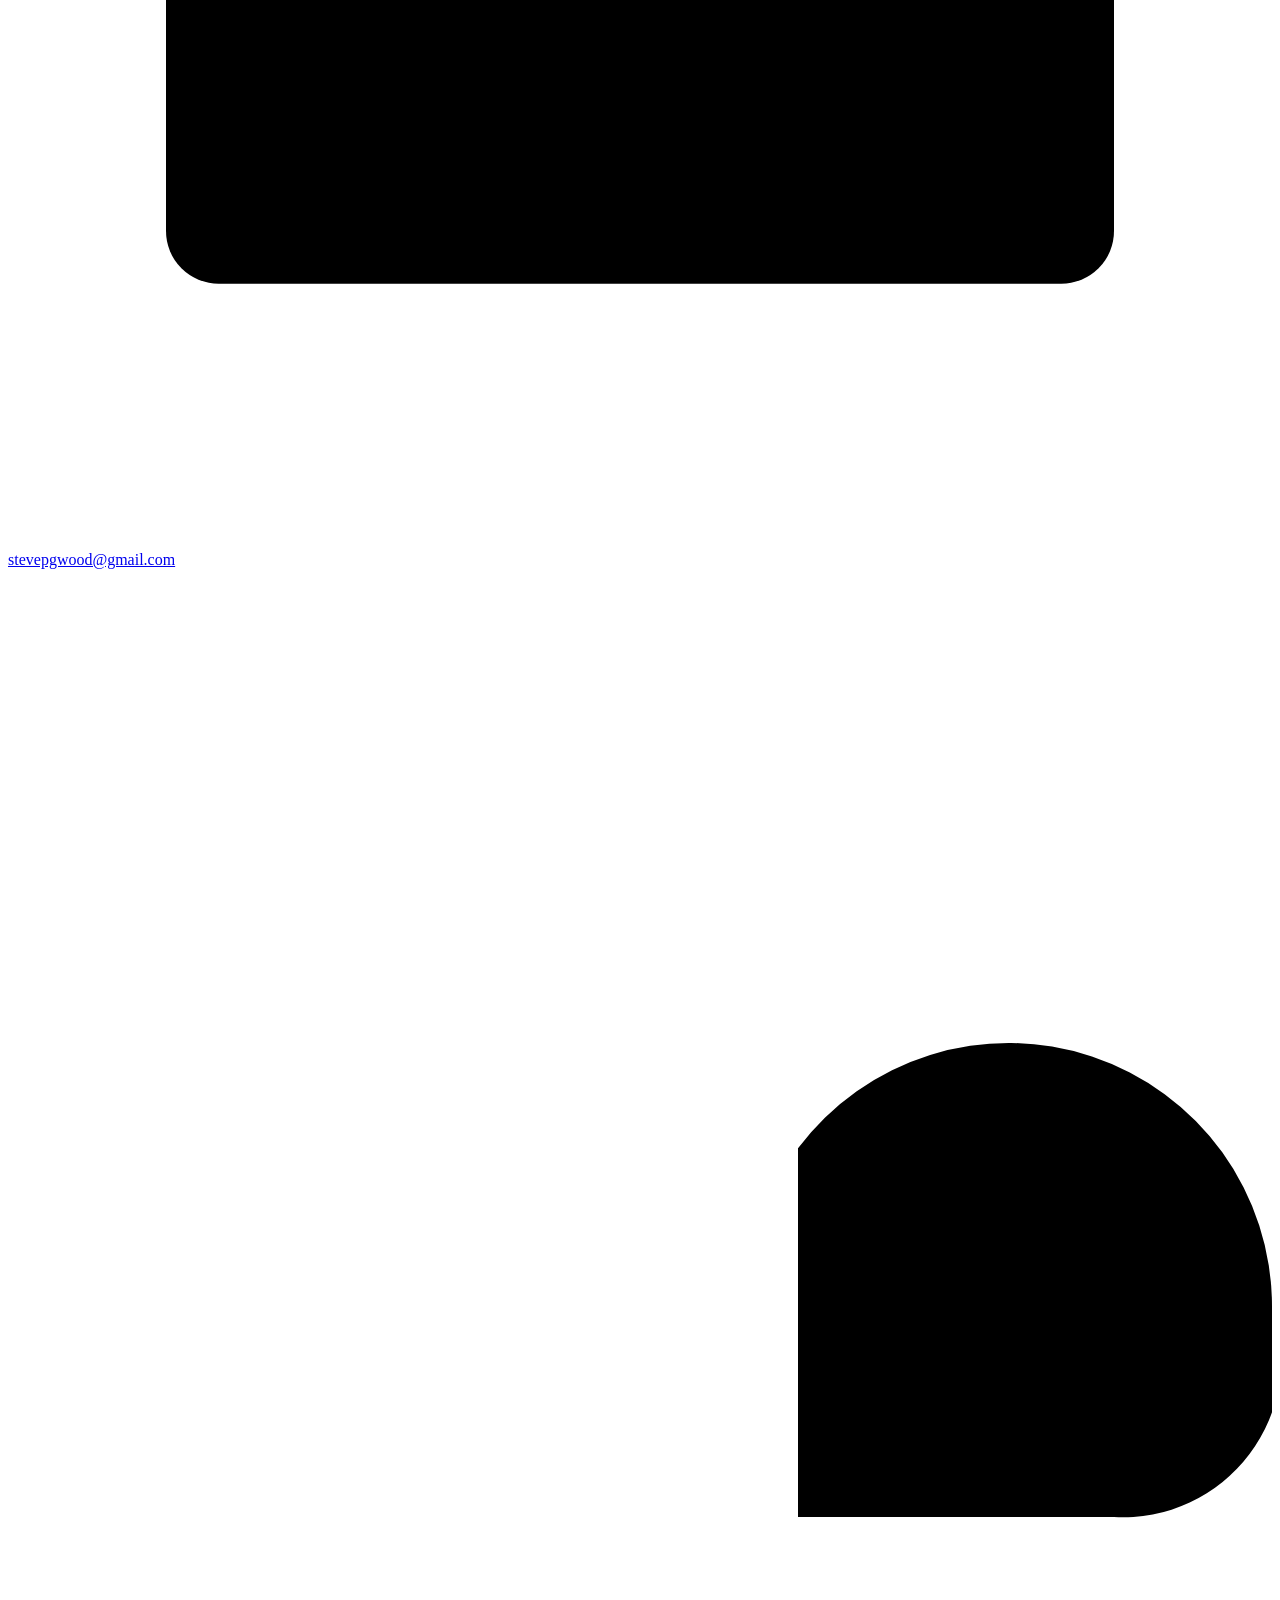
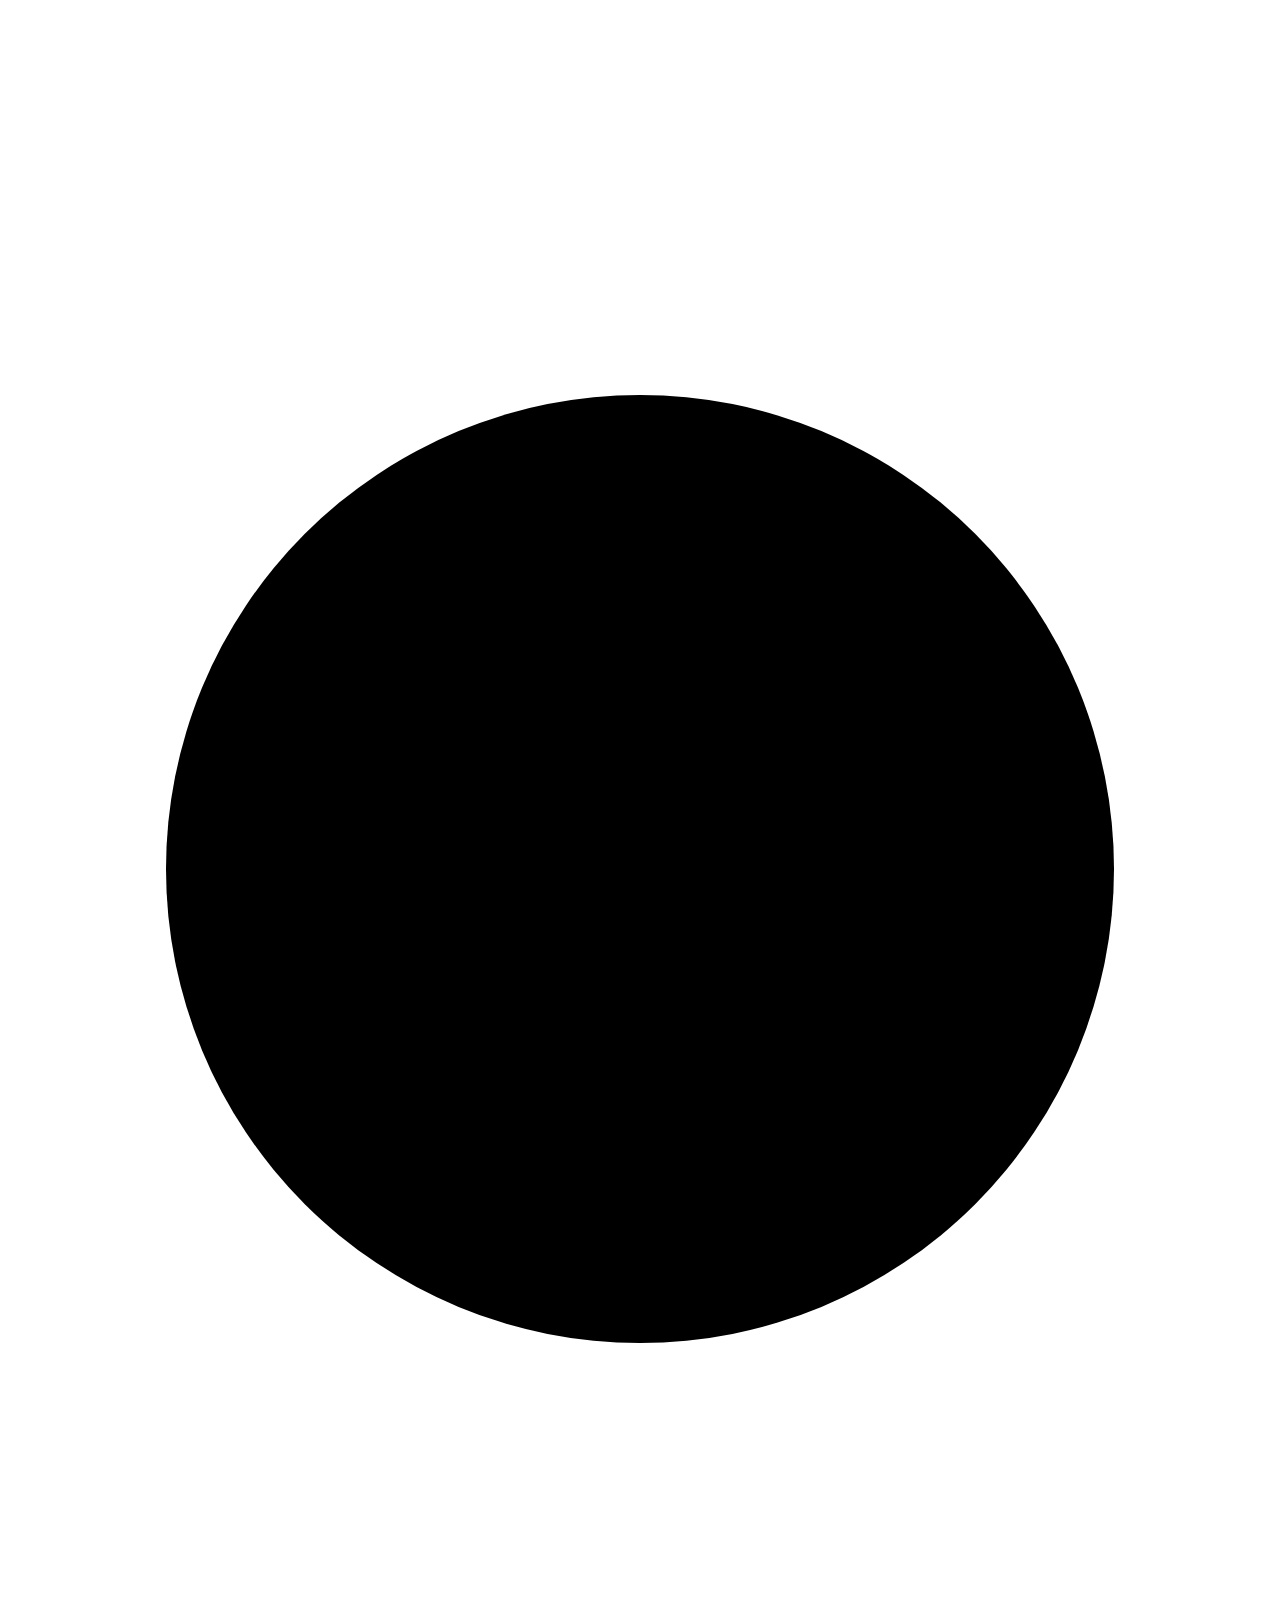
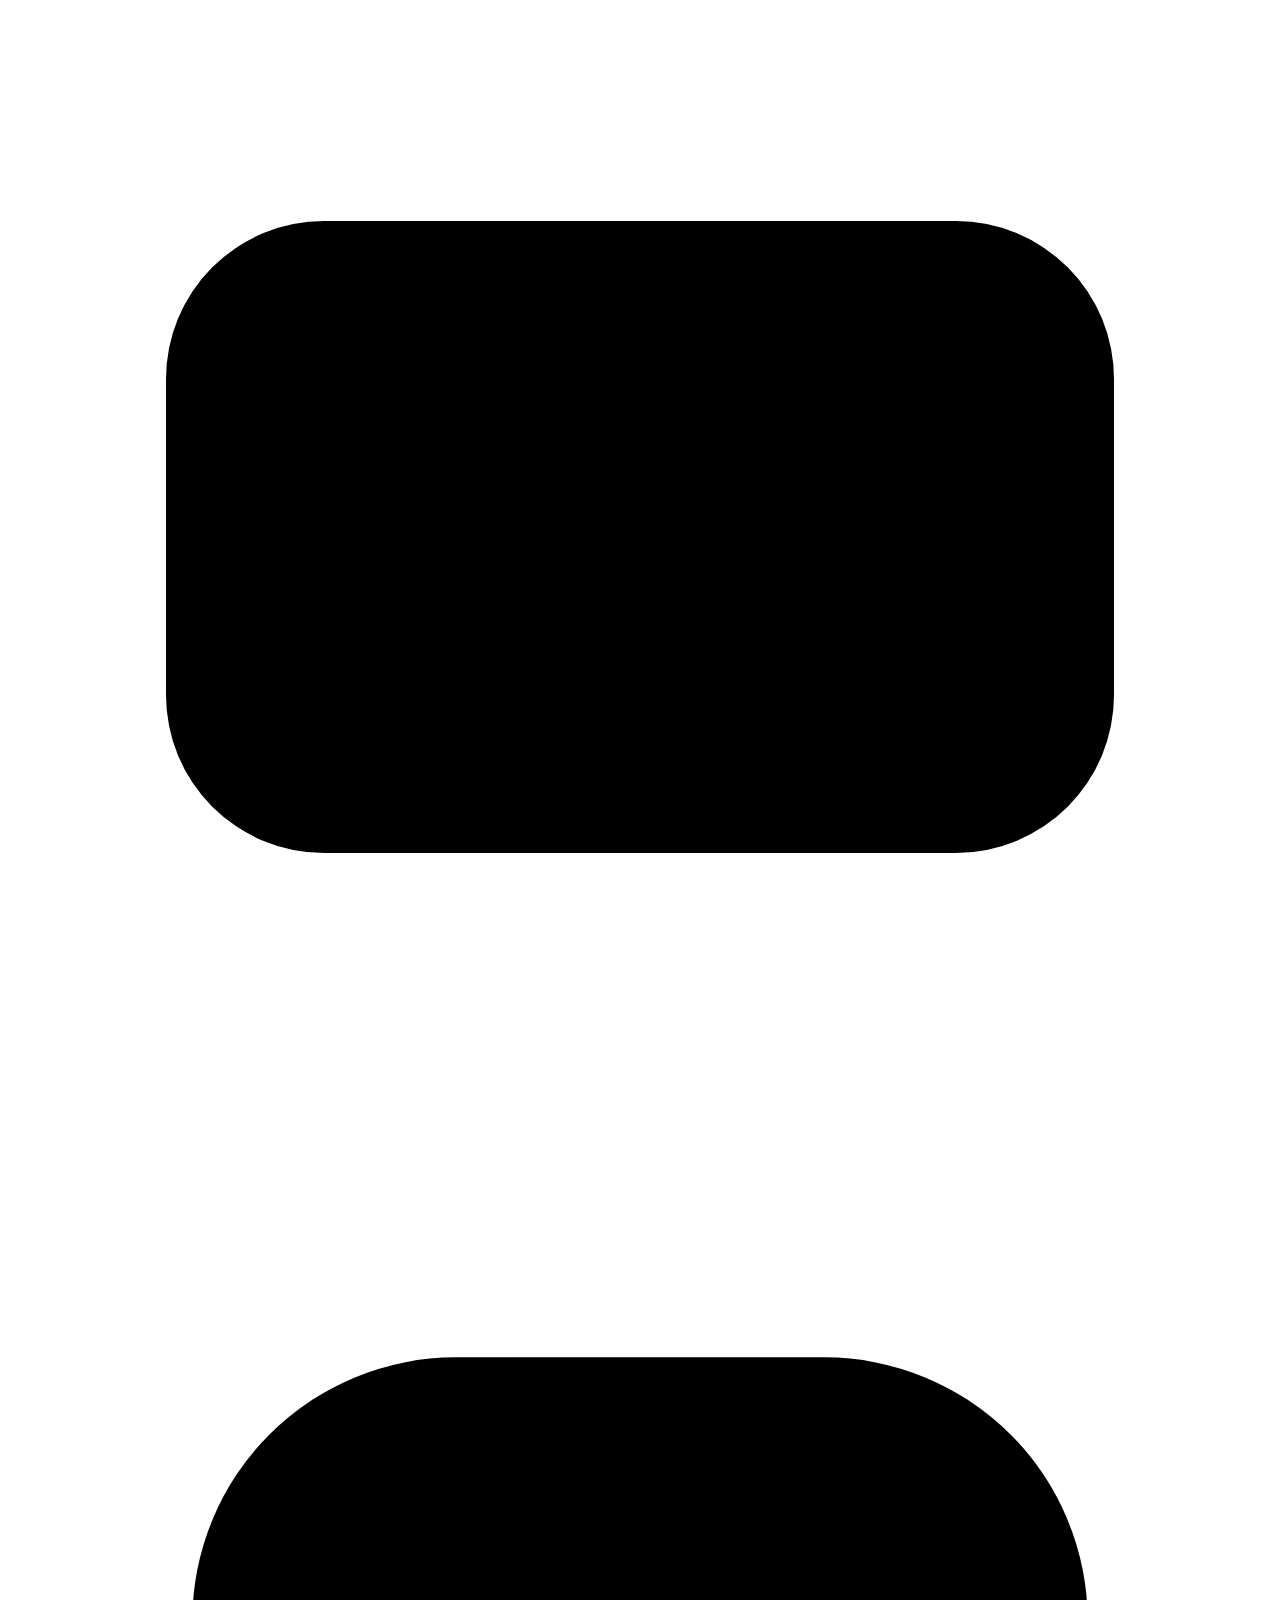
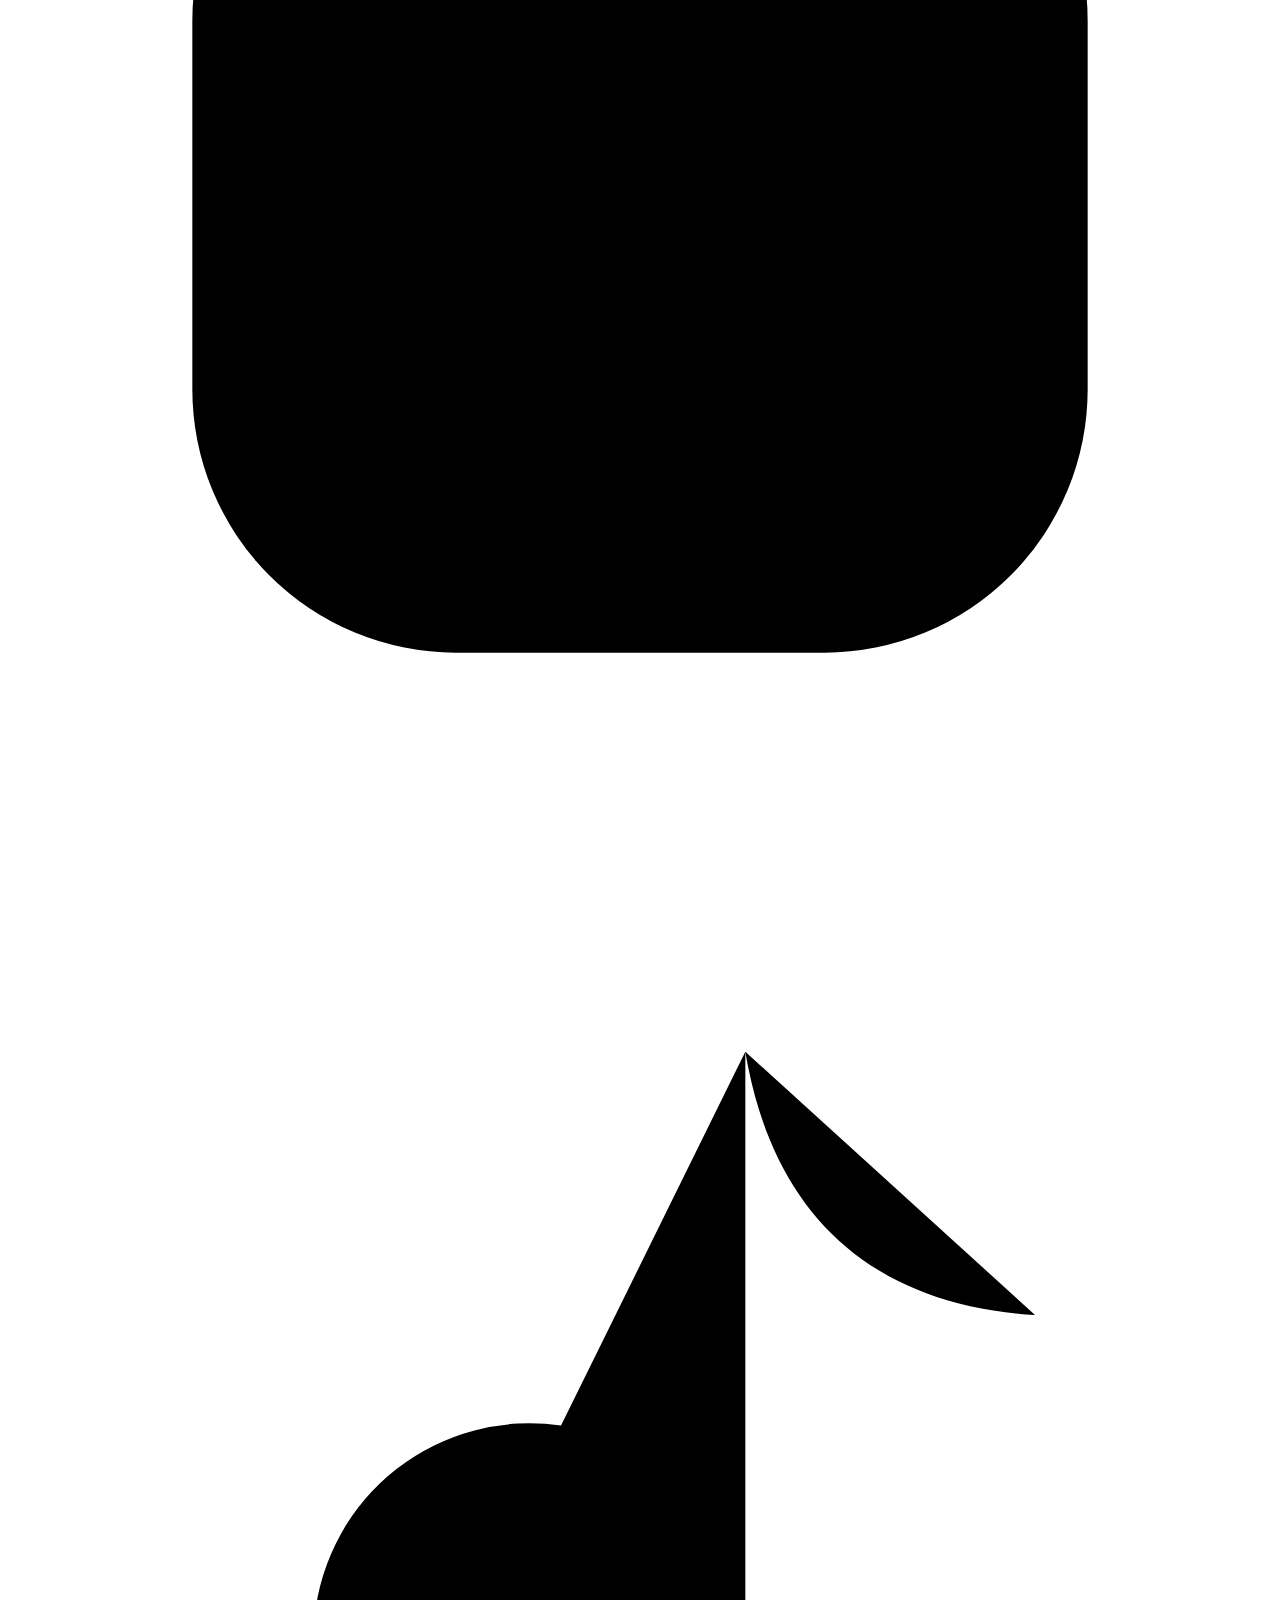
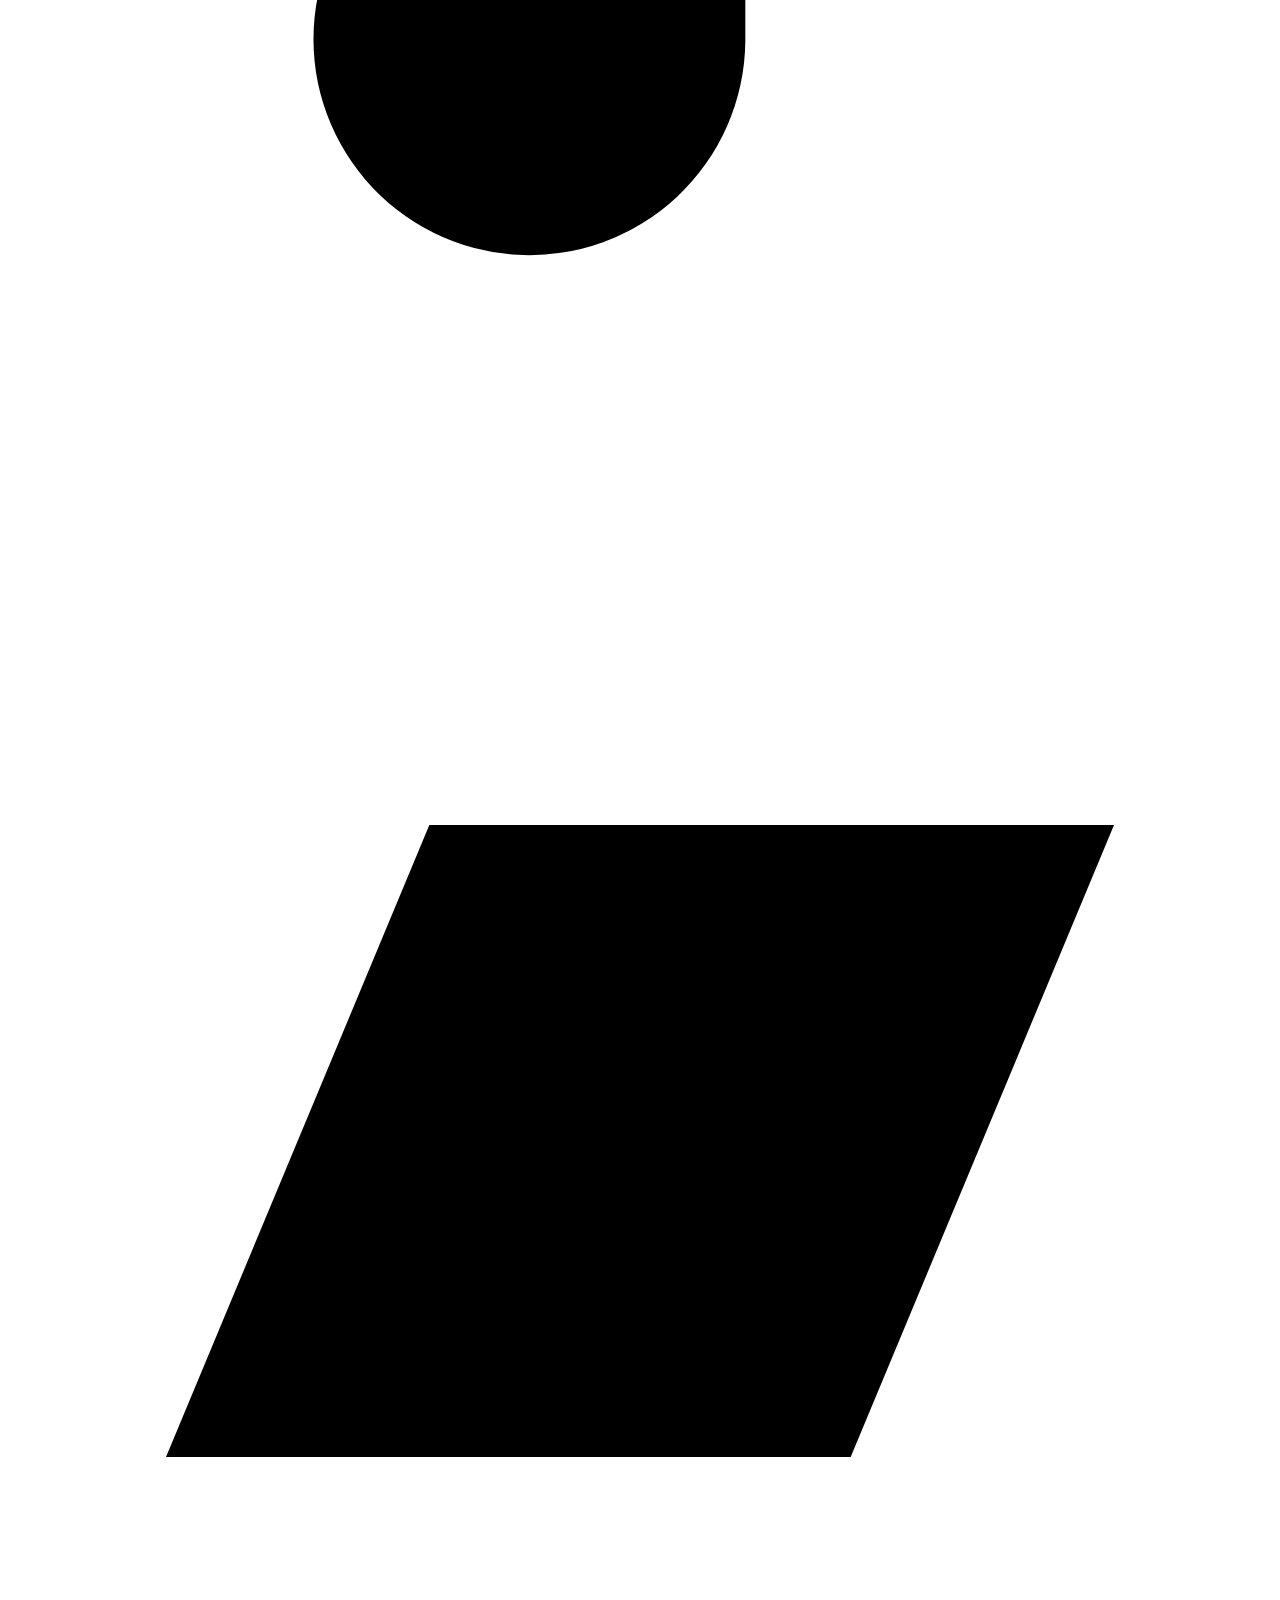
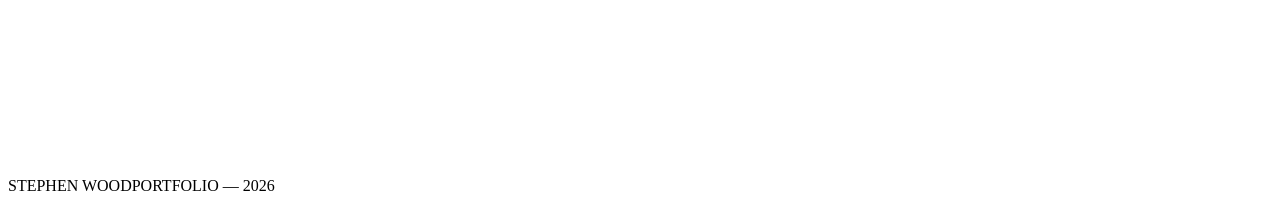
==== commit 65e042fd: "Add files via upload" ====
--- a/public/index.html
+++ b/public/index.html
@@ -1,23 +1,57 @@
 <!doctype html>
 <html lang="en">
 <head>
-  <meta charset="utf-8"><meta name="viewport" content="width=device-width, initial-scale=1">
-  <meta name="description" content="Selected music, graphic design, and motion work.">
-  <title>Stephen Wood — Creative Portfolio</title><link rel="stylesheet" href="/portfolio.css">
+  <meta charset="utf-8">
+  <meta name="viewport" content="width=device-width, initial-scale=1">
+  <meta name="description" content="Music, graphic design, and moving images by Stephen Wood.">
+  <title>Moving Images by Stephen Wood</title>
+  <link rel="stylesheet" href="/portfolio.css">
 </head>
 <body class="home-page">
-  <header class="site-header"><a class="brand" href="/" aria-label="Portfolio home">SW<span>.</span></a><span class="header-note">MUSIC / VISUALS / DESIGN</span><a class="header-link" href="/design/">SELECTED WORK ↗</a></header>
+  <header class="site-header">
+    <a class="brand" href="/" aria-label="Portfolio home">SW<span>.</span></a>
+    <span class="header-note">MUSIC / VISUALS / DESIGN</span>
+    <a class="header-link" href="/design/">SELECTED WORK ↗</a>
+  </header>
+  <img id="portfolio-banner" class="portfolio-banner" alt="" hidden>
   <main>
     <section class="hero">
-      <p class="eyebrow">INDEPENDENT CREATIVE PORTFOLIO</p>
+      <p class="eyebrow">MOVING IMAGES BY STEPHEN WOOD</p>
       <h1>Sound meets<br>visual form<span class="period">.</span></h1>
-      <div class="hero-bottom"><p>Music, graphic design, and moving images by Stephen Wood.</p><span class="index-mark">PORTFOLIO — 2026</span></div>
+      <div class="hero-bottom">
+        <p>Music, graphic design, and moving images by Stephen Wood.</p>
+        <span class="index-mark">PORTFOLIO — 2026</span>
+      </div>
     </section>
     <section class="work-index" aria-label="Portfolio categories">
-      <a class="work-card music-card" href="/music/"><span class="card-index">01 / MUSIC</span><span class="card-title">Music archive</span><span class="card-desc">Releases, collaborations, and experiments.</span><span class="card-arrow" aria-hidden="true"><svg viewBox="0 0 24 24"><path d="M5 19 19 5M7 5h12v12"/></svg></span></a>
-      <a class="work-card design-card" href="/design/"><span class="card-index">02 / GRAPHIC DESIGN</span><span class="card-title">Visual work</span><span class="card-desc">Posters, logos, album artwork, and motion graphics.</span><span class="card-arrow" aria-hidden="true"><svg viewBox="0 0 24 24"><path d="M5 19 19 5M7 5h12v12"/></svg></span></a>
+      <a class="work-card music-card" href="/music/">
+        <span class="card-index">01 / MUSIC</span><span class="card-title">Music archive</span>
+        <span class="card-desc">Releases, collaborations, and experiments.</span>
+        <span class="card-arrow" aria-hidden="true"><svg viewBox="0 0 24 24"><path d="M5 19 19 5M7 5h12v12"/></svg></span>
+      </a>
+      <a class="work-card design-card" href="/design/">
+        <span class="card-index">02 / GRAPHIC DESIGN</span><span class="card-title">Visual work</span>
+        <span class="card-desc">Posters, logos, album artwork, and motion graphics.</span>
+        <span class="card-arrow" aria-hidden="true"><svg viewBox="0 0 24 24"><path d="M5 19 19 5M7 5h12v12"/></svg></span>
+      </a>
     </section>
-    <section class="about-strip" id="contact"><span class="eyebrow">ABOUT</span><p>A multidisciplinary practice across electronic music, identity, image-making, and live visual culture.</p><a href="/design/">EXPLORE VISUAL WORK ↗</a></section>
   </main>
-  <footer class="site-footer"><span>STEPHEN WOOD</span><span>INDEPENDENT / AVAILABLE FOR SELECT PROJECTS</span><span>© 2026</span></footer>
-</body></html>+  <footer class="global-footer">
+    <div class="footer-contact">
+      <span class="footer-label">CONTACT</span>
+      <a class="contact-icon-link" href="tel:+12515330957" aria-label="Call 251-533-0957"><svg viewBox="0 0 24 24" aria-hidden="true"><path d="M6.6 3.5 9.4 3l2 4.5-2.1 1.4a14 14 0 0 0 5.8 5.8l1.4-2.1 4.5 2-.5 2.8c-.2 1-1.1 1.7-2.1 1.6C10.9 18.2 5.8 13.1 5 5.6c-.1-1 .6-1.9 1.6-2.1Z"/></svg><span>251 533 0957</span></a>
+      <a class="contact-icon-link" href="mailto:stevepgwood@gmail.com" aria-label="Email stevepgwood@gmail.com"><svg viewBox="0 0 24 24" aria-hidden="true"><rect x="3" y="5" width="18" height="14" rx="1"/><path d="m4 7 8 6 8-6"/></svg><span>stevepgwood@gmail.com</span></a>
+    </div>
+    <nav class="social-icons" aria-label="Social links">
+      <a href="https://soundcloud.com/stevepgwood" target="_blank" rel="noopener noreferrer" aria-label="SoundCloud" title="SoundCloud"><svg viewBox="0 0 24 24"><path d="M3 15v4M6 12v7M9 10v9M12 8v11M15 11a5 5 0 0 1 9 3 3 3 0 0 1-3 4h-6"/></svg></a>
+      <a href="https://open.spotify.com/artist/0FBWylBHp0qzIRCdAEqxQD?si=QyxjmNfyTI-qB-CMX7h7Yw" target="_blank" rel="noopener noreferrer" aria-label="Spotify" title="Spotify"><svg viewBox="0 0 24 24"><circle cx="12" cy="12" r="9"/><path d="M6.5 9.5c4.4-1.3 8.5-.7 11.5 1.2M7.5 12.5c3.4-1 6.7-.4 9.2 1M8.5 15.3c2.5-.6 4.7-.2 6.6.7"/></svg></a>
+      <a href="https://www.youtube.com/@stevepgwood" target="_blank" rel="noopener noreferrer" aria-label="YouTube" title="YouTube"><svg viewBox="0 0 24 24"><rect x="3" y="6" width="18" height="12" rx="3"/><path d="m10 9 5 3-5 3Z"/></svg></a>
+      <a href="https://www.instagram.com/swood.noise/" target="_blank" rel="noopener noreferrer" aria-label="Instagram" title="Instagram"><svg viewBox="0 0 24 24"><rect x="3.5" y="3.5" width="17" height="17" rx="5"/><circle cx="12" cy="12" r="4"/><circle cx="17.5" cy="6.8" r=".8" class="icon-dot"/></svg></a>
+      <a href="https://www.tiktok.com/@stevobebo" target="_blank" rel="noopener noreferrer" aria-label="TikTok" title="TikTok"><svg viewBox="0 0 24 24"><path d="M14 4v11.2a4.1 4.1 0 1 1-3.5-4.1M14 4c.5 3 2.3 4.8 5.5 5"/></svg></a>
+      <a href="https://swood-noise.bandcamp.com" target="_blank" rel="noopener noreferrer" aria-label="Bandcamp" title="Bandcamp"><svg viewBox="0 0 24 24"><path d="M8 6h13l-5 12H3Z"/></svg></a>
+    </nav>
+    <div class="footer-bottom"><span>STEPHEN WOOD</span><span>PORTFOLIO — 2026</span></div>
+  </footer>
+  <script src="/site-chrome.js"></script>
+</body>
+</html>
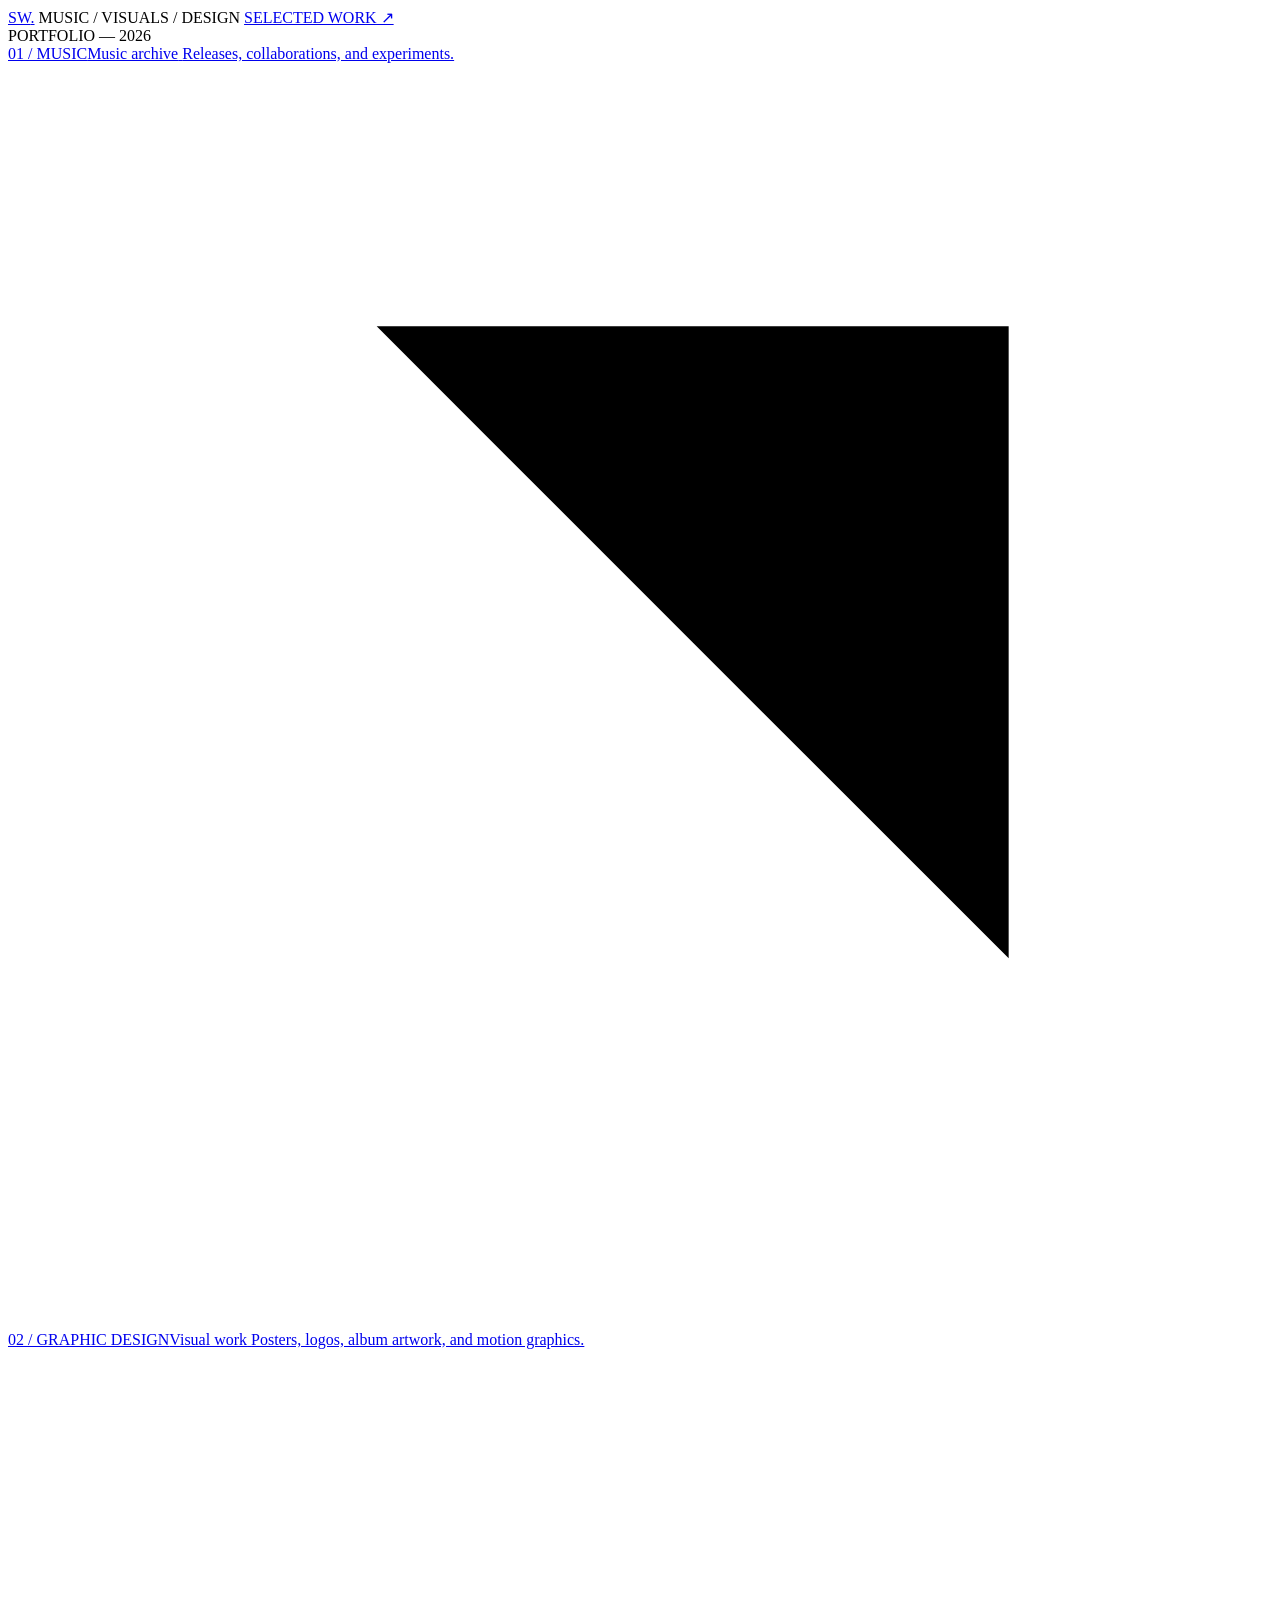
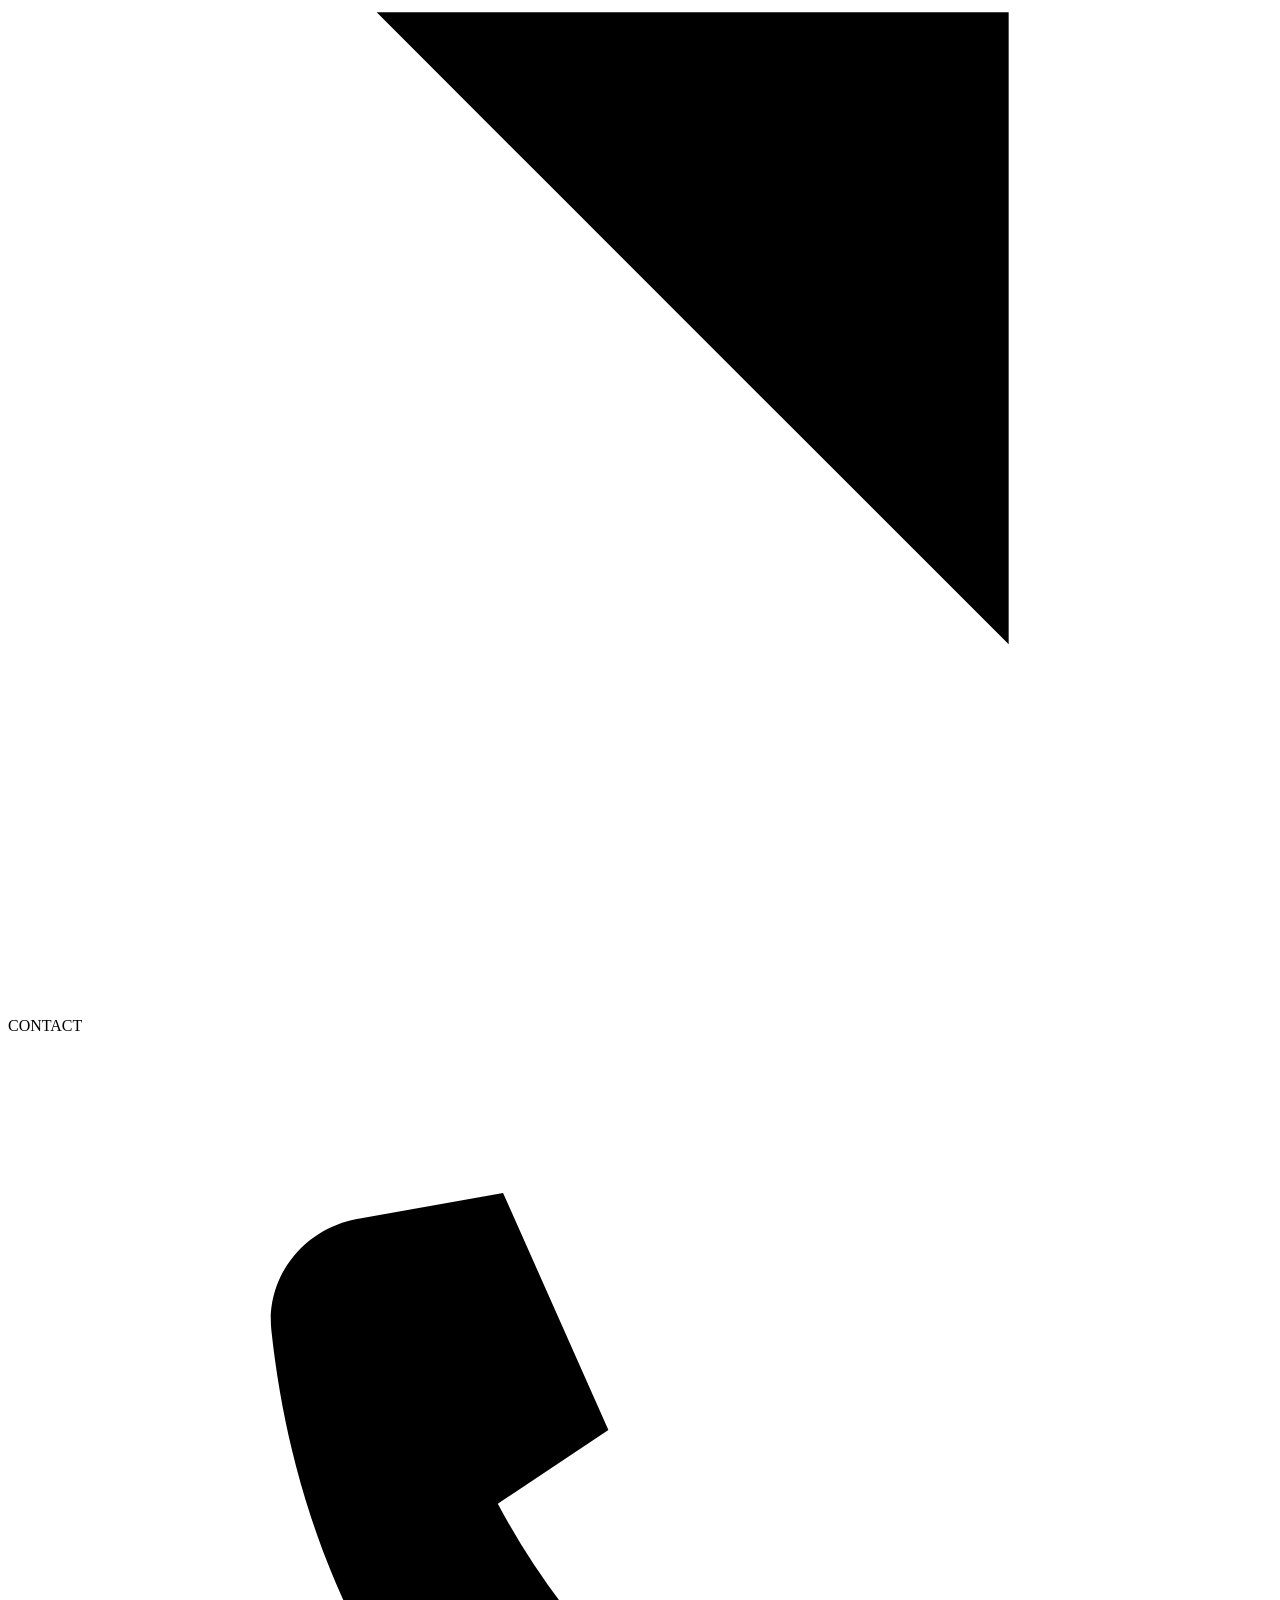
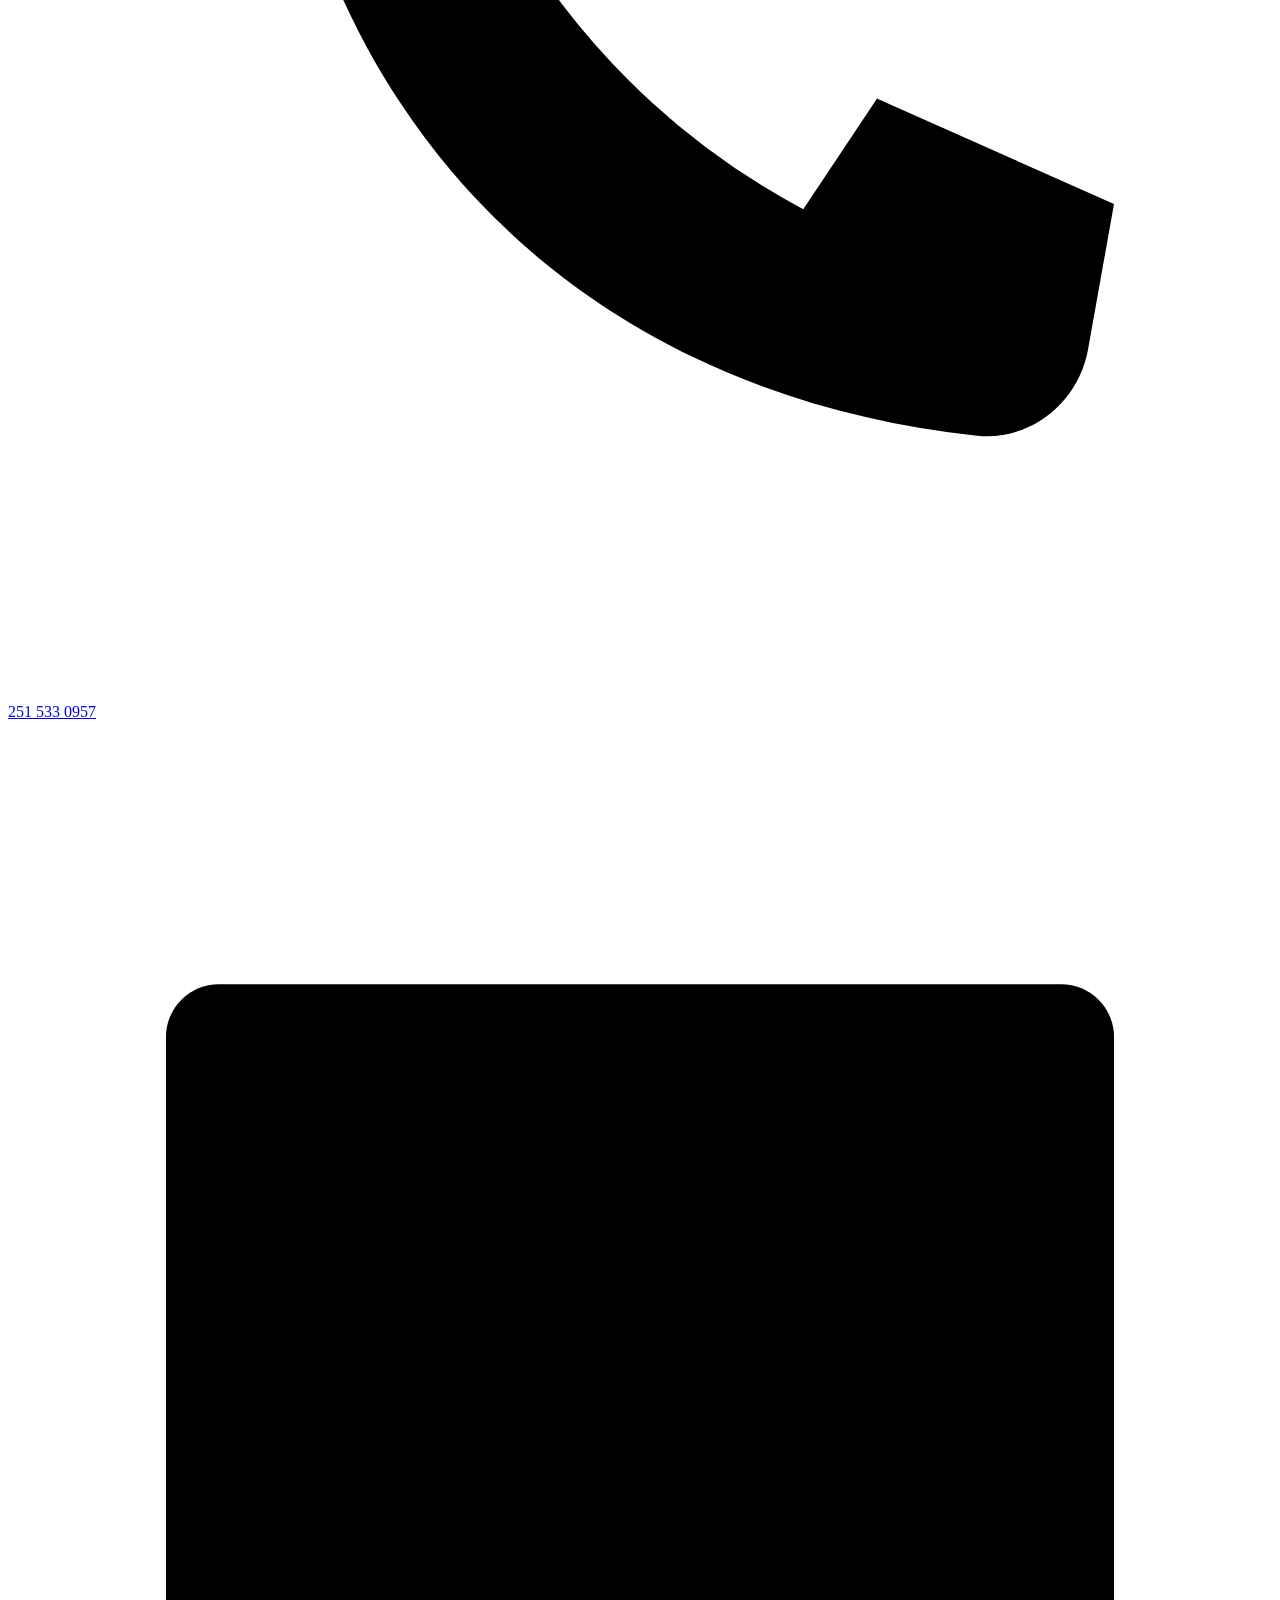
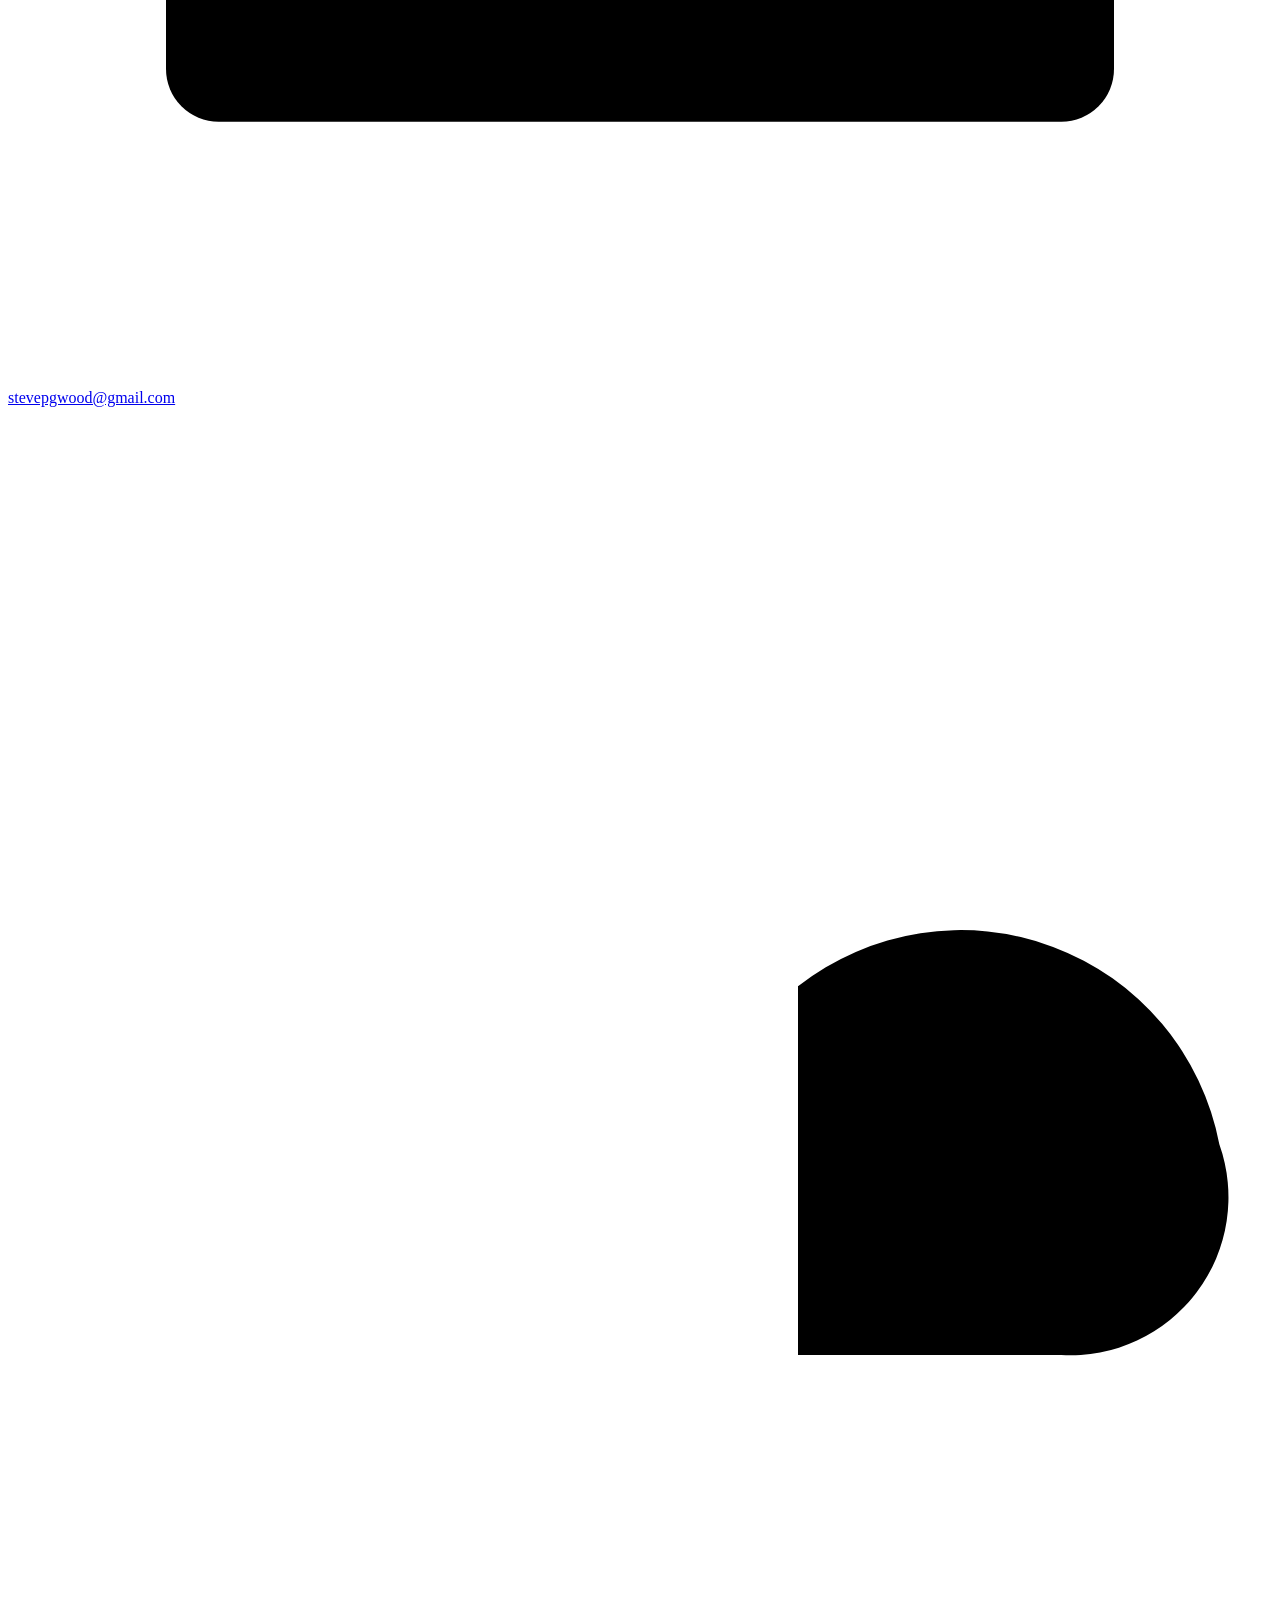
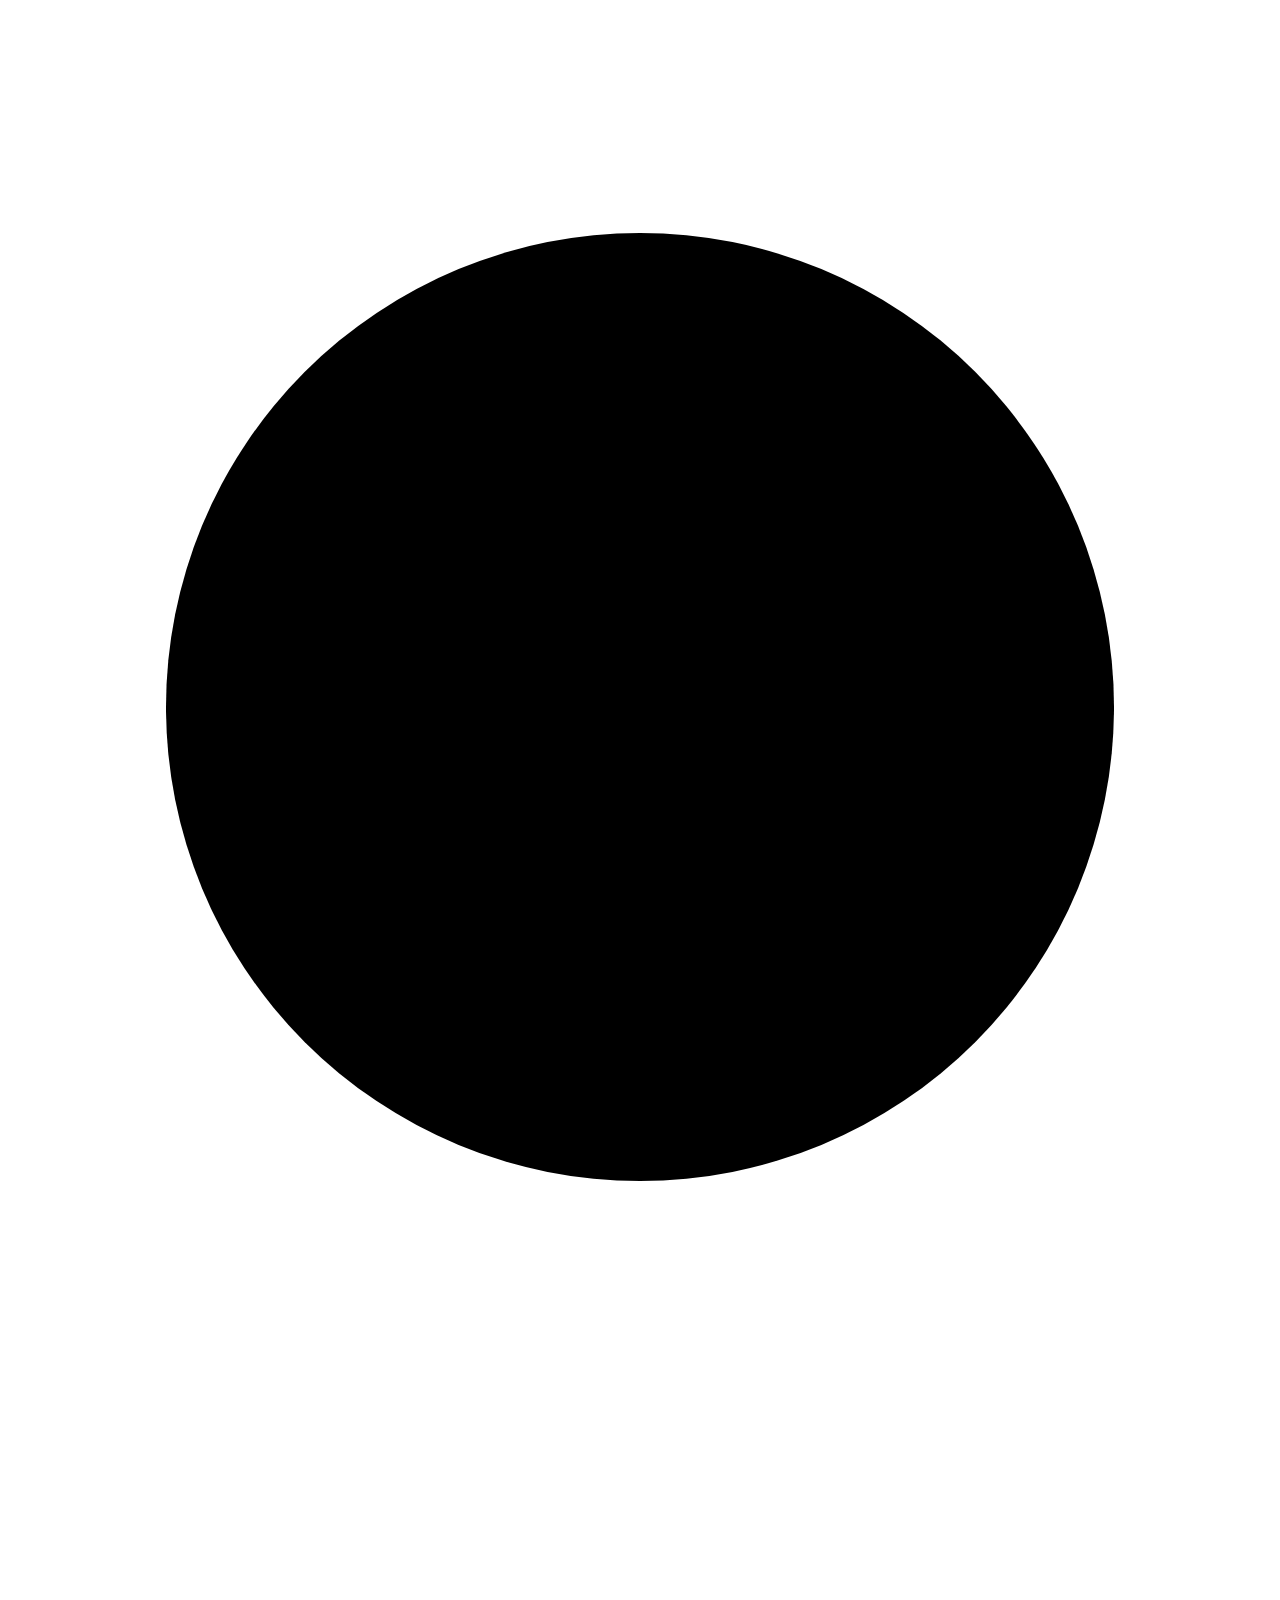
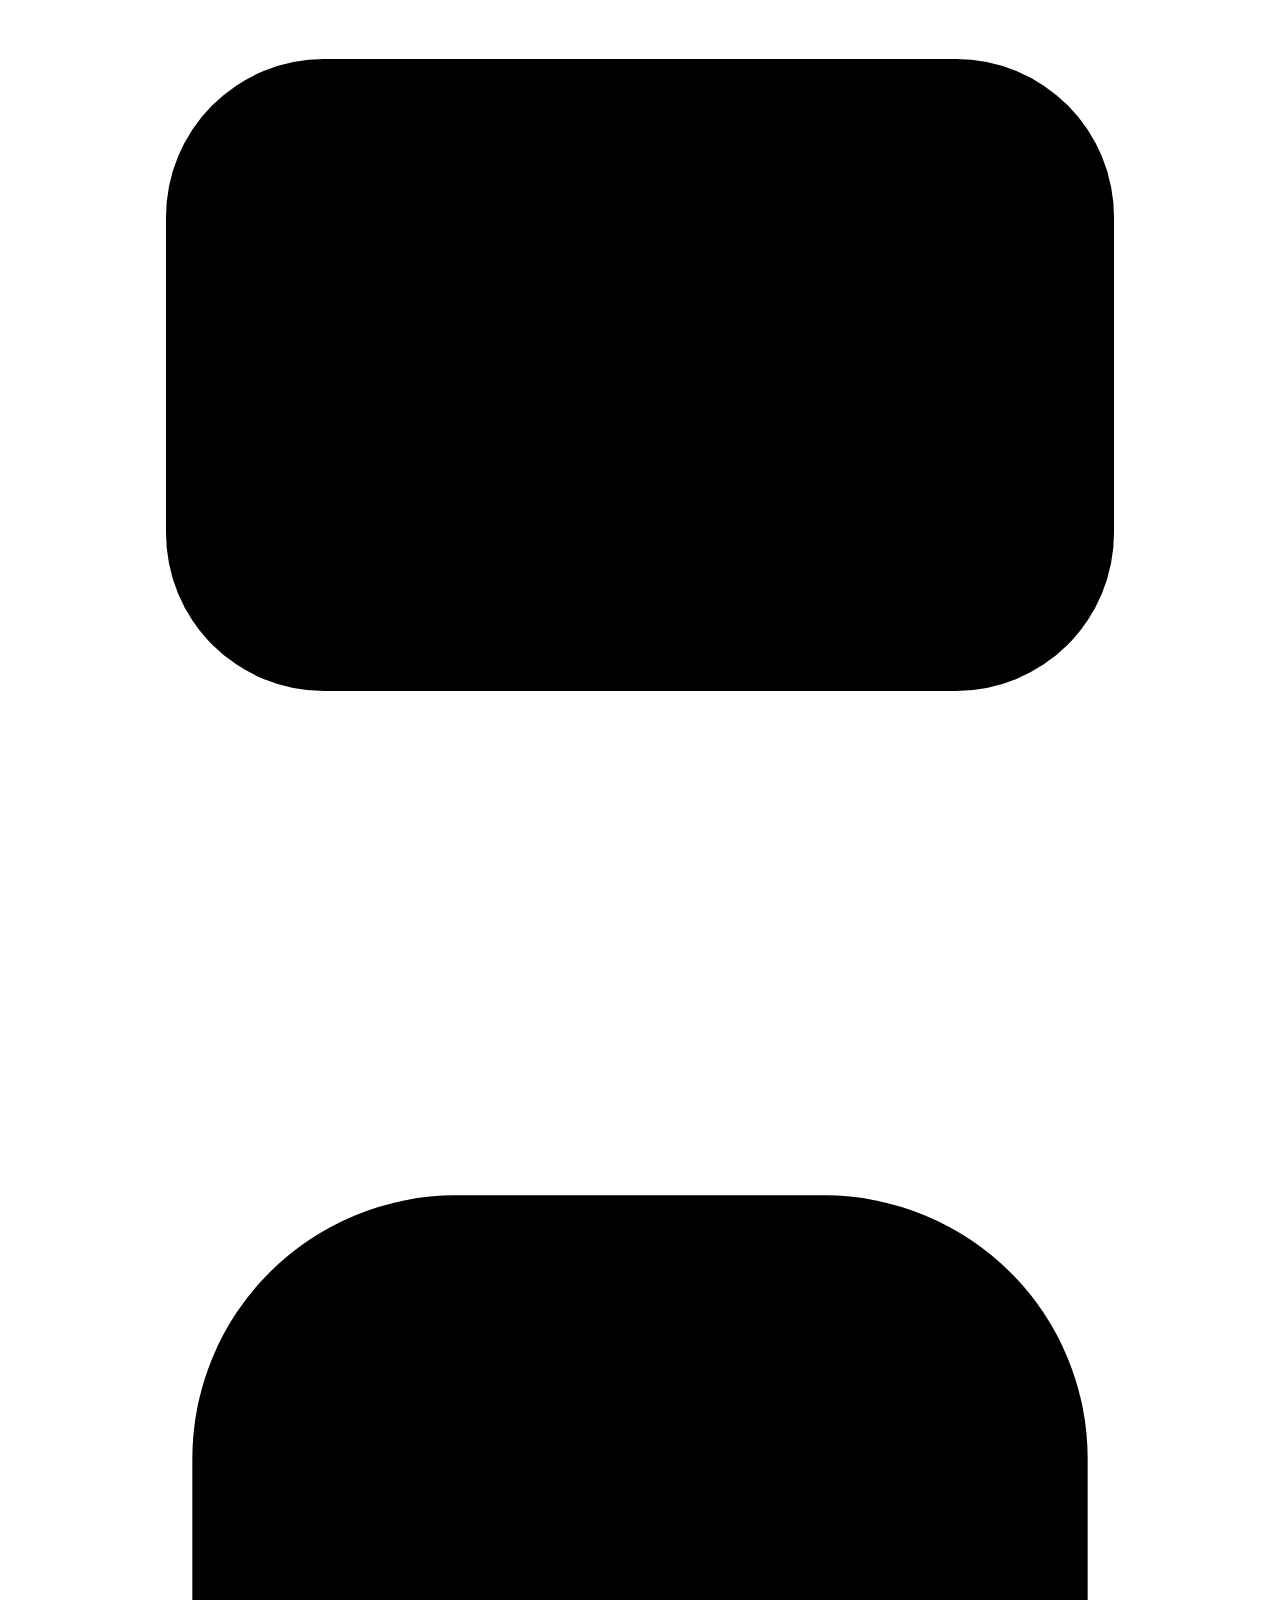
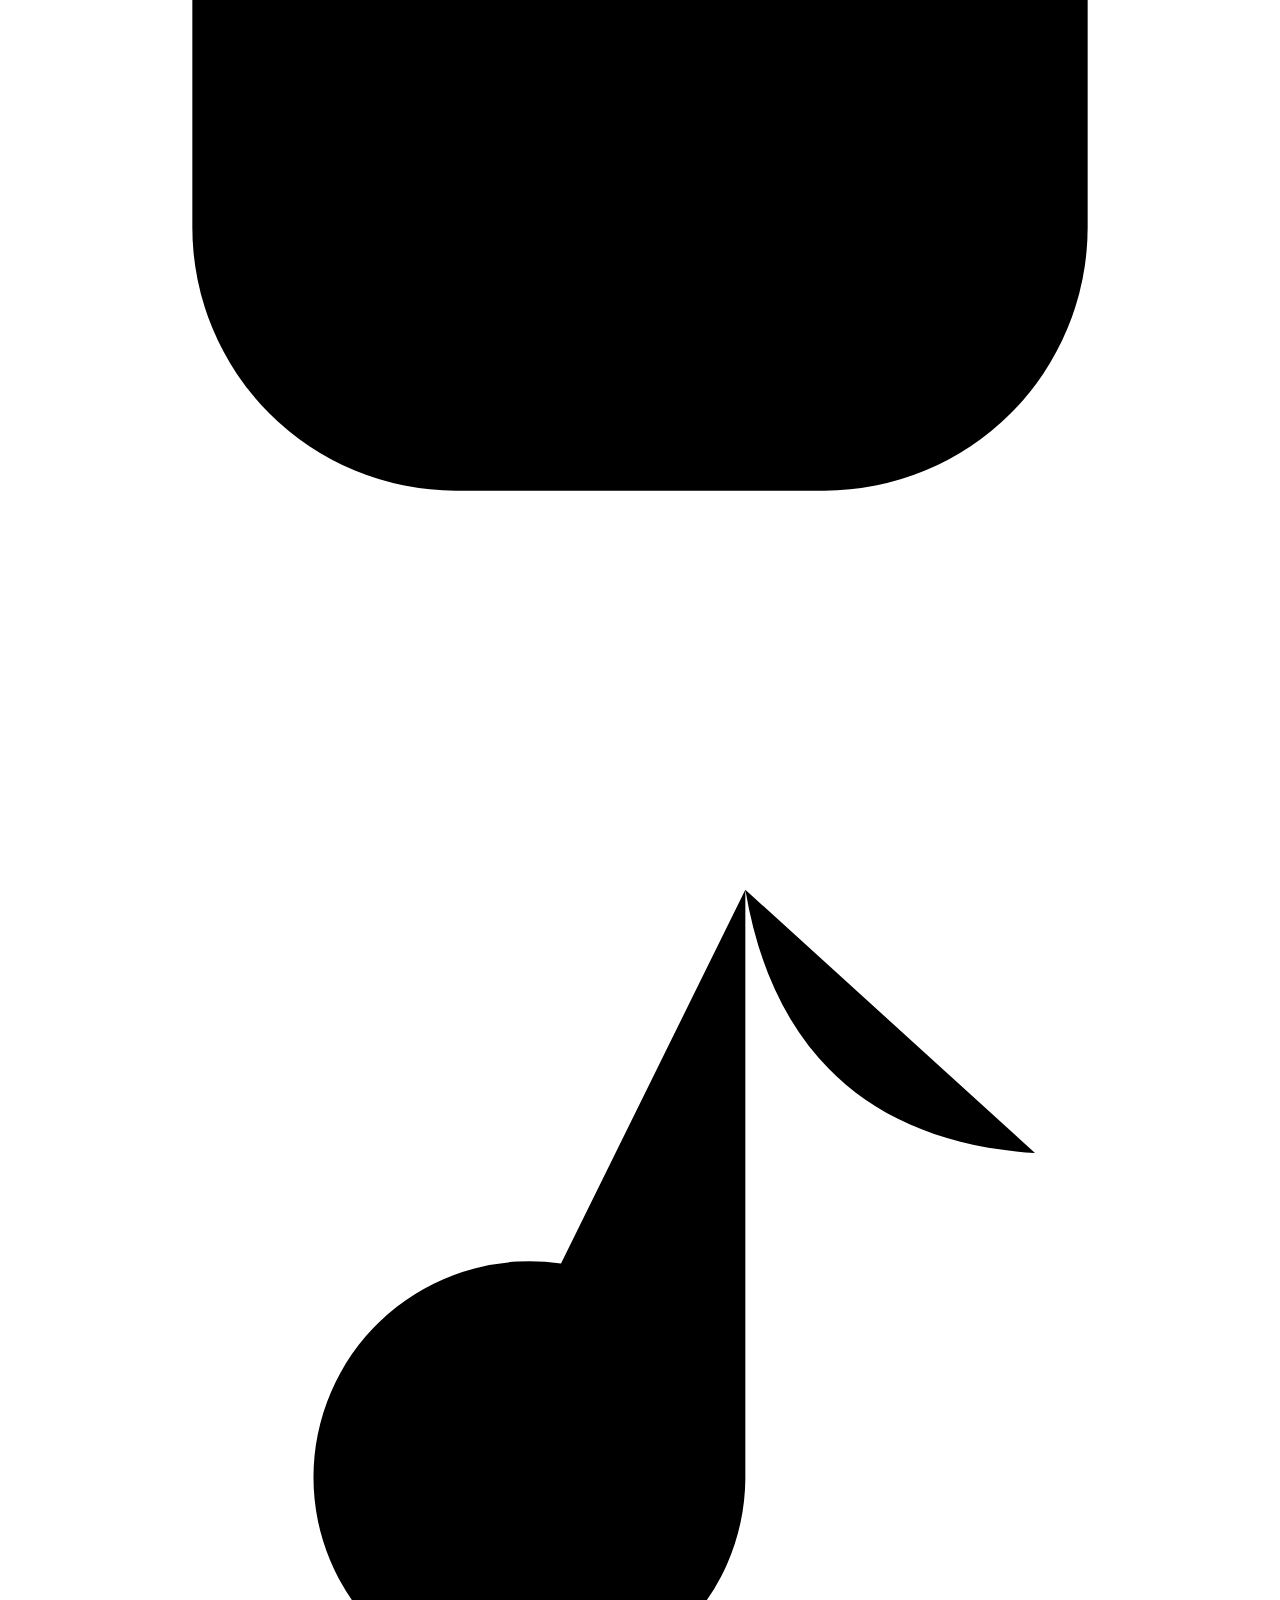
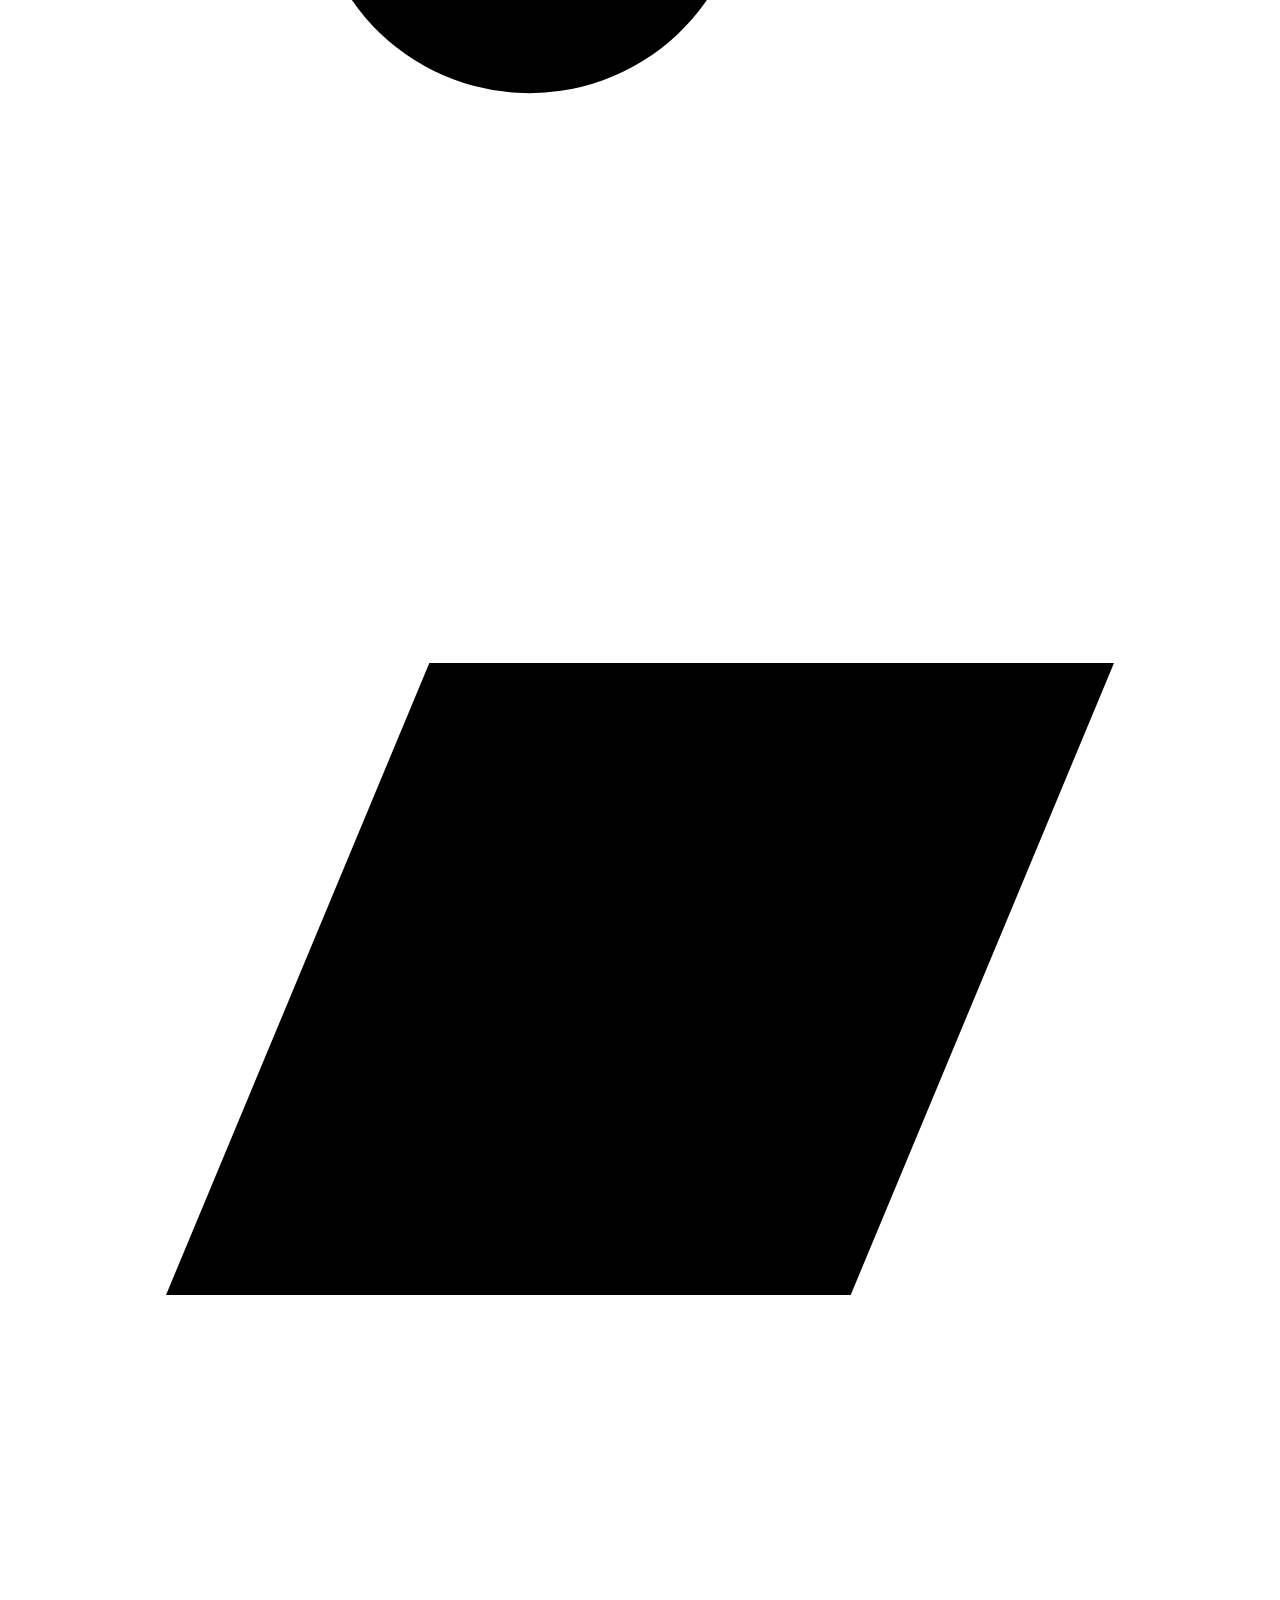
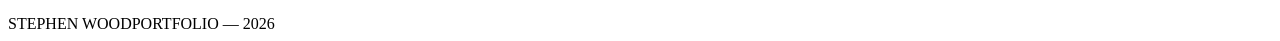
==== commit d2f44b82: "Add files via upload" ====
--- a/public/index.html
+++ b/public/index.html
@@ -15,11 +15,8 @@
   </header>
   <img id="portfolio-banner" class="portfolio-banner" alt="" hidden>
   <main>
-    <section class="hero">
-      <p class="eyebrow">MOVING IMAGES BY STEPHEN WOOD</p>
-      <h1>Sound meets<br>visual form<span class="period">.</span></h1>
+    <section class="hero home-portfolio-mark">
       <div class="hero-bottom">
-        <p>Music, graphic design, and moving images by Stephen Wood.</p>
         <span class="index-mark">PORTFOLIO — 2026</span>
       </div>
     </section>
@@ -43,7 +40,7 @@
       <a class="contact-icon-link" href="mailto:stevepgwood@gmail.com" aria-label="Email stevepgwood@gmail.com"><svg viewBox="0 0 24 24" aria-hidden="true"><rect x="3" y="5" width="18" height="14" rx="1"/><path d="m4 7 8 6 8-6"/></svg><span>stevepgwood@gmail.com</span></a>
     </div>
     <nav class="social-icons" aria-label="Social links">
-      <a href="https://soundcloud.com/stevepgwood" target="_blank" rel="noopener noreferrer" aria-label="SoundCloud" title="SoundCloud"><svg viewBox="0 0 24 24"><path d="M3 15v4M6 12v7M9 10v9M12 8v11M15 11a5 5 0 0 1 9 3 3 3 0 0 1-3 4h-6"/></svg></a>
+      <a href="https://soundcloud.com/stevepgwood" target="_blank" rel="noopener noreferrer" aria-label="SoundCloud" title="SoundCloud"><svg viewBox="0 0 24 24"><path d="M3.5 15v4M6.5 12v7M9.5 10v9M12.5 8v11M15 11a5 5 0 0 1 8 3 3 3 0 0 1-3 4h-5"/></svg></a>
       <a href="https://open.spotify.com/artist/0FBWylBHp0qzIRCdAEqxQD?si=QyxjmNfyTI-qB-CMX7h7Yw" target="_blank" rel="noopener noreferrer" aria-label="Spotify" title="Spotify"><svg viewBox="0 0 24 24"><circle cx="12" cy="12" r="9"/><path d="M6.5 9.5c4.4-1.3 8.5-.7 11.5 1.2M7.5 12.5c3.4-1 6.7-.4 9.2 1M8.5 15.3c2.5-.6 4.7-.2 6.6.7"/></svg></a>
       <a href="https://www.youtube.com/@stevepgwood" target="_blank" rel="noopener noreferrer" aria-label="YouTube" title="YouTube"><svg viewBox="0 0 24 24"><rect x="3" y="6" width="18" height="12" rx="3"/><path d="m10 9 5 3-5 3Z"/></svg></a>
       <a href="https://www.instagram.com/swood.noise/" target="_blank" rel="noopener noreferrer" aria-label="Instagram" title="Instagram"><svg viewBox="0 0 24 24"><rect x="3.5" y="3.5" width="17" height="17" rx="5"/><circle cx="12" cy="12" r="4"/><circle cx="17.5" cy="6.8" r=".8" class="icon-dot"/></svg></a>
